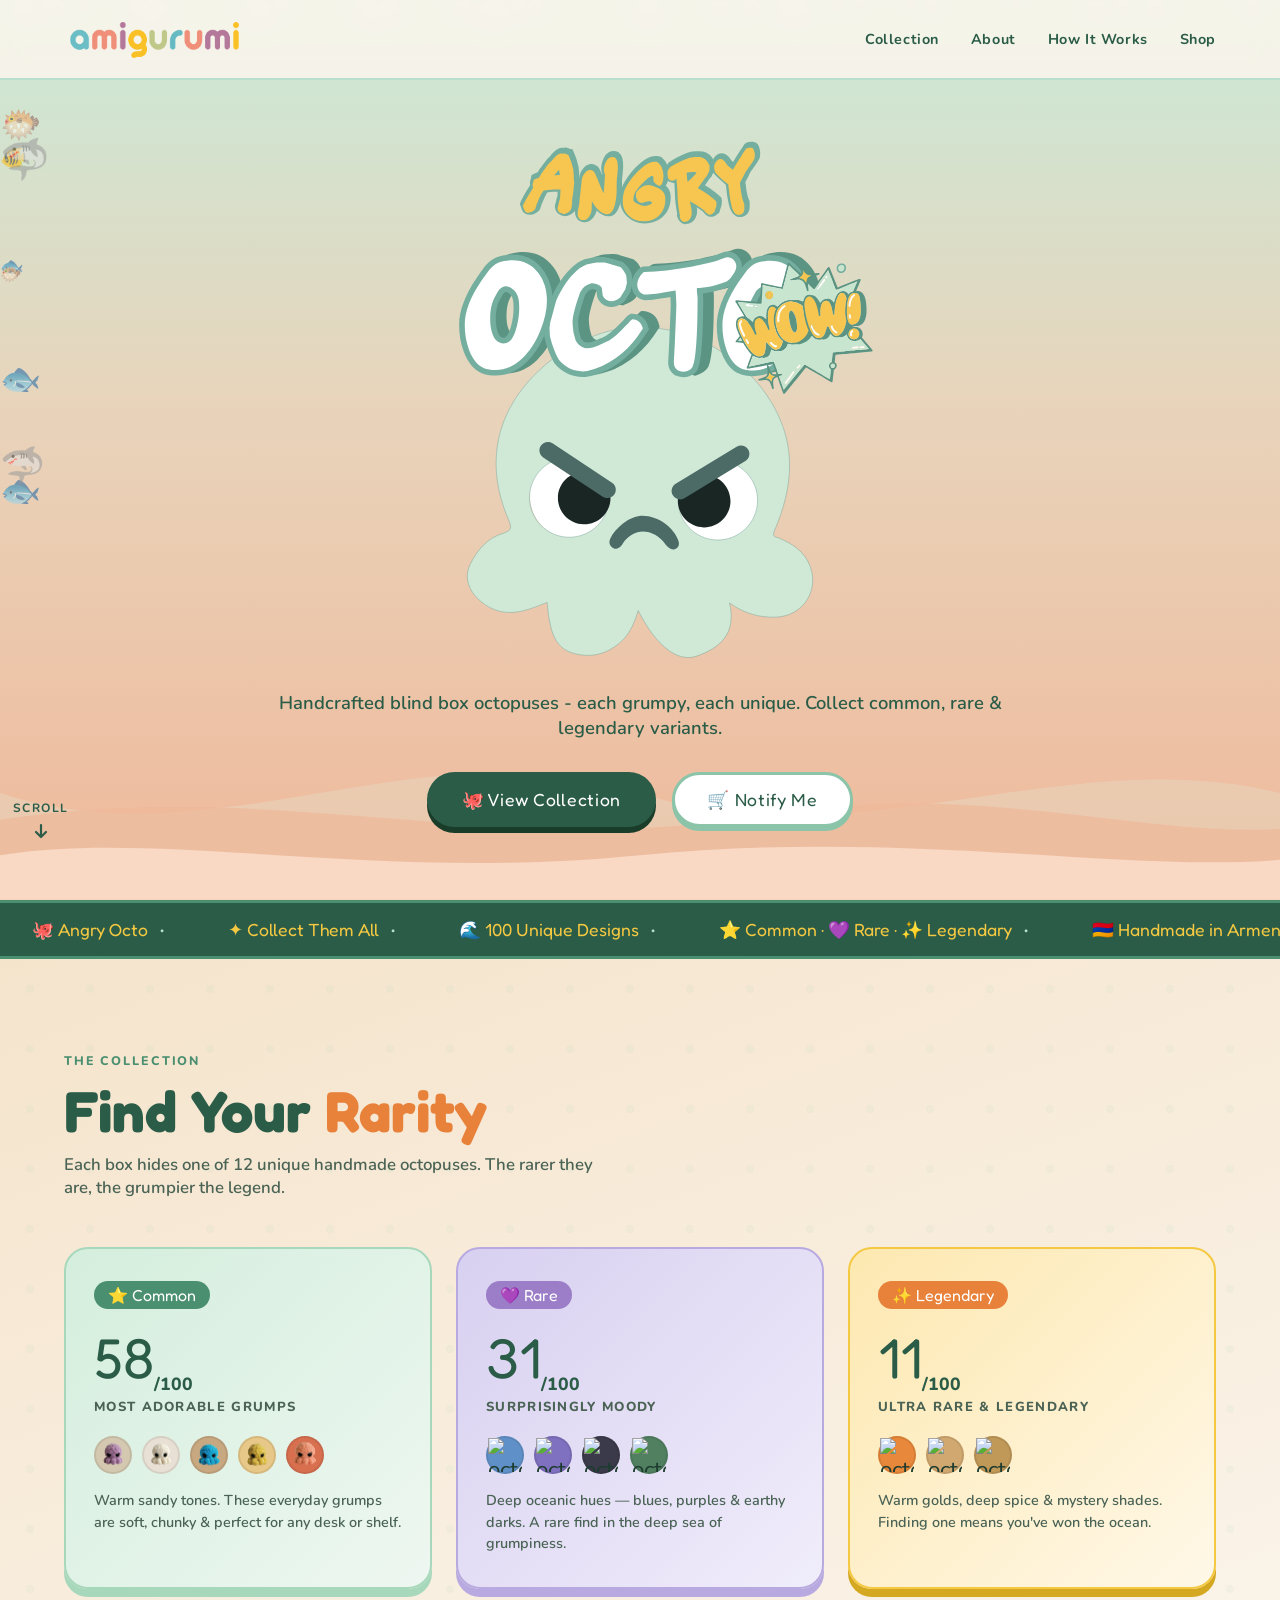
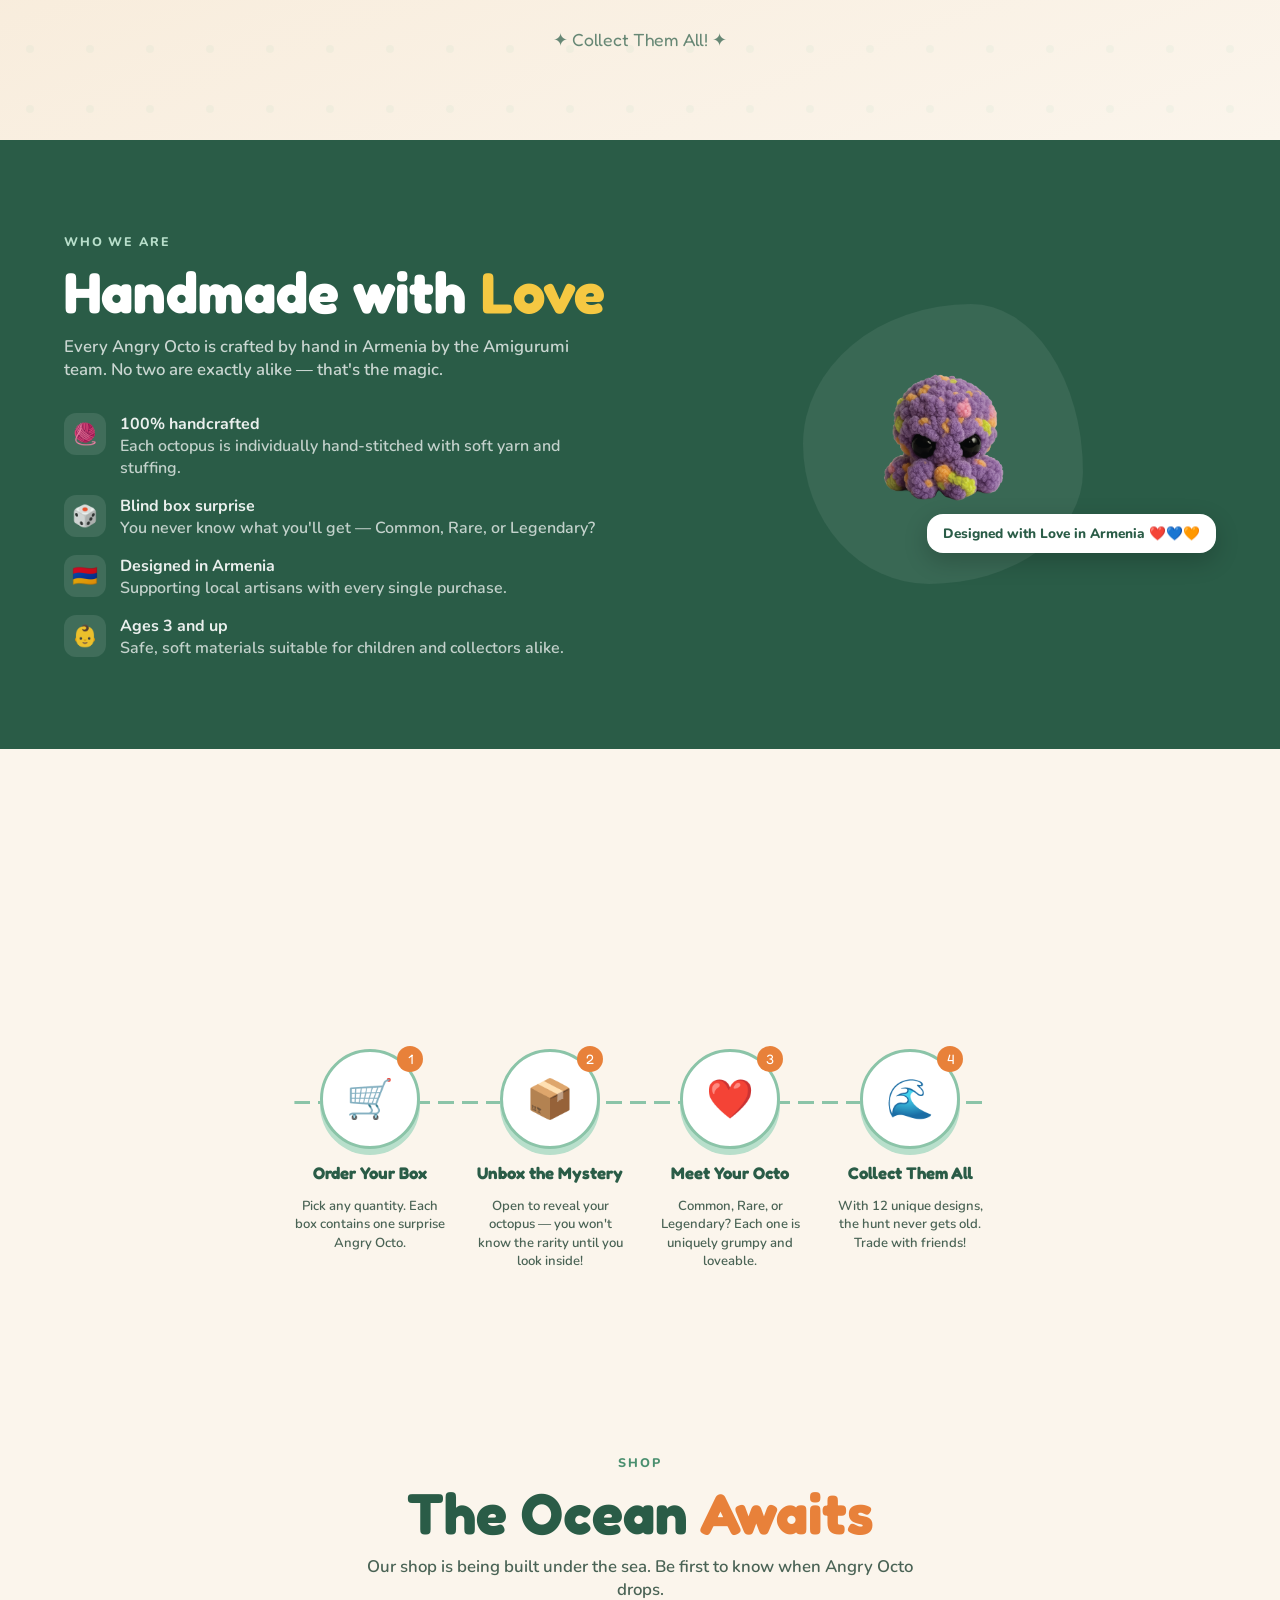
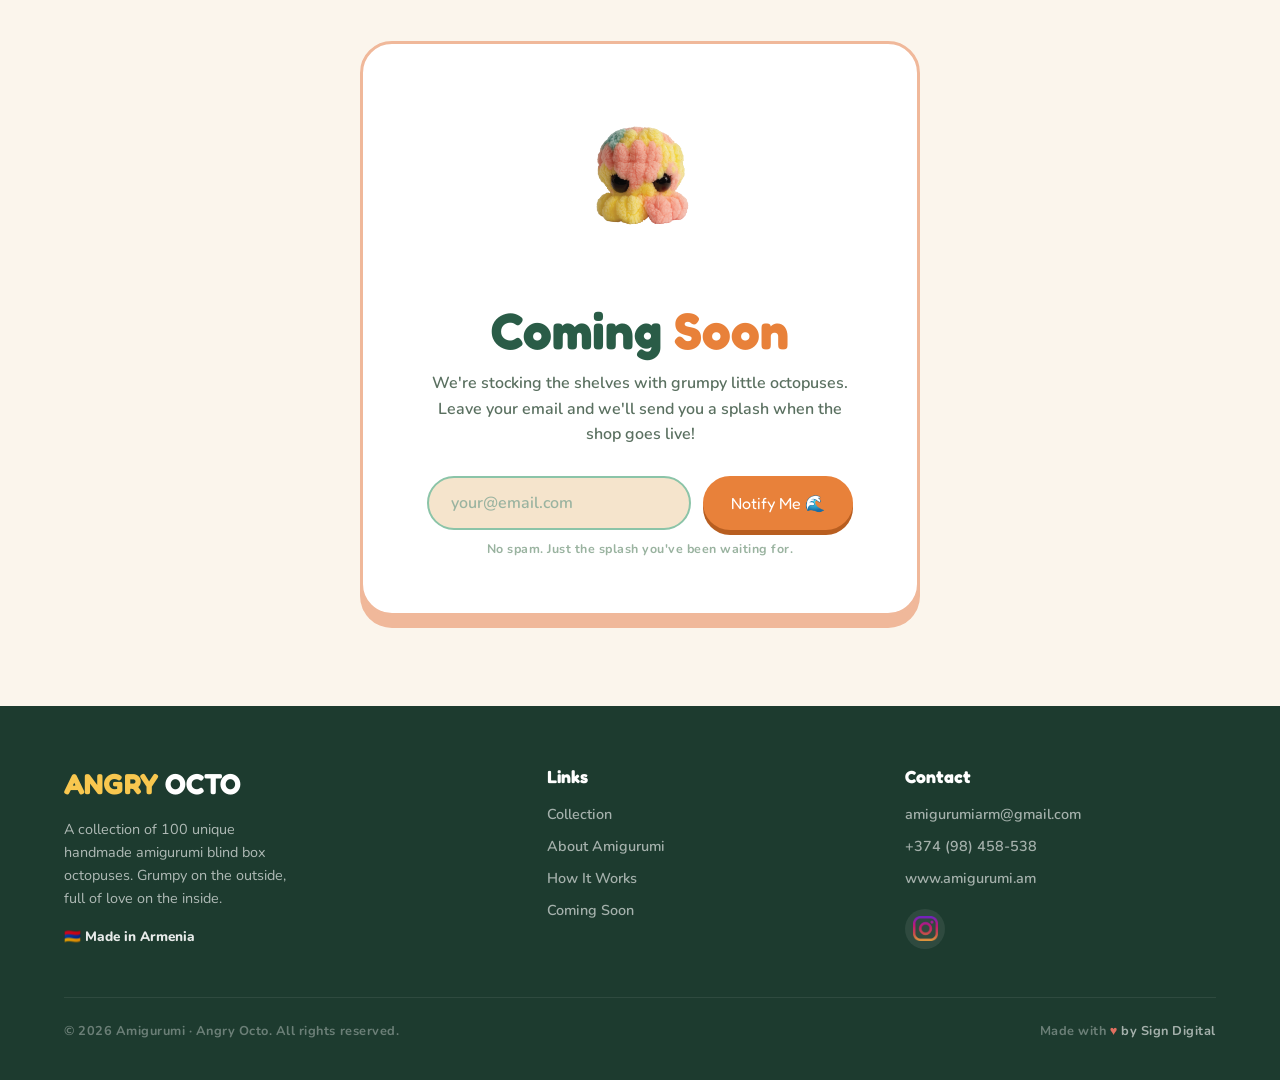
==== index.html @ fc0ef1bf "Initial commit" ====
<!DOCTYPE html>
<html lang="en">
<head>
  <meta charset="UTF-8">
  <meta name="viewport" content="width=device-width, initial-scale=1.0">
  <title>Angry Octo — by Amigurumi</title>
  <link rel="preconnect" href="https://fonts.googleapis.com">
  <link href="https://fonts.googleapis.com/css2?family=Fredoka+One&family=Nunito:wght@400;600;700;800&display=swap" rel="stylesheet">
  <link rel="stylesheet" href="styles.css">
</head>
<body>

  <!-- Custom cursor — octopus -->
  <!-- <div id="cursor">
    <img src="/assets/cursorOcto.png" alt="Octopus Cursor" class="cursor-img">
  </div> -->

  <!-- NAV -->
  <nav>
    <img src="/assets/logo.png" alt="Amigurumi Logo" class="nav-logo">
    <ul class="nav-links">
      <li><a href="#rarity">Collection</a></li>
      <li><a href="#about">About</a></li>
      <li><a href="#how">How It Works</a></li>
      <li><a href="#shop">Shop</a></li>
    </ul>
  </nav>

  <!-- HERO -->
  <section id="hero">

    <!-- Bubbles -->
    <div class="bubbles" id="bubbles"></div>

    <!-- Fish -->
    <div class="fish-group" id="fish"></div>

    <!-- Ocean waves at bottom -->
    <div class="ocean-layer">
      <svg viewBox="0 0 1440 200" preserveAspectRatio="none" xmlns="http://www.w3.org/2000/svg">
        <path d="M0,80 C240,160 480,0 720,80 C960,160 1200,20 1440,80 L1440,200 L0,200 Z" fill="#e8d4bb" opacity=".6"/>
        <path d="M0,110 C320,60 560,160 900,100 C1100,70 1300,130 1440,120 L1440,200 L0,200 Z" fill="#f0b89a" opacity=".7"/>
        <path d="M0,150 C180,120 420,180 720,150 C1020,120 1260,170 1440,155 L1440,200 L0,200 Z" fill="#fad9c4"/>
      </svg>
    </div>

    <div class="hero-content">
      <div class="title-images">
        <img src="/assets/Angry_Octo_Box_Angry.svg" alt="Angry" class="angry">
        <img src="/assets/Angry_Octo_Octo.svg" alt="angry octo" class="octo">
        <img src="/assets/Angry_Octo_Wow.svg" alt="angry octo" class="wow_badge">
      </div>
      <h1 class="hero-title">Angry Octo by Amigurumi Armenia</h1>

      <img src="/assets/Angry_Octo_Character.svg" alt="Angry Octo Collection" class="octo-hero">

      <p class="hero-desc">Handcrafted blind box octopuses - each grumpy, each unique. Collect common, rare &amp; legendary variants.</p>

      <div class="hero-cta">
        <a href="#rarity" class="btn btn-primary">🐙 View Collection</a>
        <a href="#shop" class="btn btn-secondary">🛒 Notify Me</a>
      </div>
    </div>

    <div class="scroll-hint">
      <span>Scroll</span>
      <svg class="scroll-arrow" width="18" height="18" viewBox="0 0 18 18" fill="none">
        <path d="M9 3v12M4 10l5 5 5-5" stroke="#2A5C47" stroke-width="2.2" stroke-linecap="round" stroke-linejoin="round"/>
      </svg>
    </div>

  </section>

  <!-- TICKER -->
  <div class="ticker-wrap">
    <div class="ticker-track" id="ticker"></div>
  </div>

  <!-- RARITY SECTION -->
  <section id="rarity">
    <div class="reveal">
      <span class="section-label">The Collection</span>
      <h2 class="section-title">Find Your <span>Rarity</span></h2>
      <p class="section-intro">Each box hides one of 12 unique handmade octopuses. The rarer they are, the grumpier the legend.</p>
    </div>

    <div class="rarity-grid">

      <!-- COMMON -->
      <div class="rarity-card common reveal reveal-delay-1">
        <div class="rarity-tier-badge">⭐ Common</div>
        <div class="rarity-count">58<sub>/100</sub></div>
        <div class="rarity-label">most adorable grumps</div>
        <div class="octo-dots">
          <div class="octo-dot" style="background:#d4c9b0"><img src="/assets/octos/Angry_Octo_Common_1.png" alt="octo" class="octo-img"></div>
          <div class="octo-dot" style="background:#e8e0d4"><img src="/assets/octos/Angry_Octo_Common_2.png" alt="octo" class="octo-img"></div>
          <div class="octo-dot" style="background:#c8a880"><img src="/assets/octos/Angry_Octo_Common_3.png" alt="octo" class="octo-img"></div>
          <div class="octo-dot" style="background:#e8c888"><img src="/assets/octos/Angry_Octo_Common_4.png" alt="octo" class="octo-img"></div>
          <div class="octo-dot" style="background:#d87050"><img src="/assets/octos/Angry_Octo_Common_5.png" alt="octo" class="octo-img"></div>
        </div>
        <p class="rarity-desc">Warm sandy tones. These everyday grumps are soft, chunky &amp; perfect for any desk or shelf.</p>
      </div>

      <!-- RARE -->
      <div class="rarity-card rare reveal reveal-delay-2">
        <div class="rarity-tier-badge">💜 Rare</div>
        <div class="rarity-count">31<sub>/100</sub></div>
        <div class="rarity-label">surprisingly moody</div>
        <div class="octo-dots">
          <div class="octo-dot" style="background:#6090c8"><img src="/assets/octos/Angry_Octo_Rare_1.png" alt="octo" class="octo-img"></div>
          <div class="octo-dot" style="background:#8070c0"><img src="/assets/octos/Angry_Octo_Rare_2.png" alt="octo" class="octo-img"></div>
          <div class="octo-dot" style="background:#3a3a4a"><img src="/assets/octos/Angry_Octo_Rare_3.png" alt="octo" class="octo-img"></div>
          <div class="octo-dot" style="background:#508060"><img src="/assets/octos/Angry_Octo_Rare_4.png" alt="octo" class="octo-img"></div>
        </div>
        <p class="rarity-desc">Deep oceanic hues — blues, purples &amp; earthy darks. A rare find in the deep sea of grumpiness.</p>
      </div>

      <!-- LEGENDARY -->
      <div class="rarity-card legendary reveal reveal-delay-3">
        <div class="rarity-tier-badge">✨ Legendary</div>
        <div class="rarity-count">11<sub>/100</sub></div>
        <div class="rarity-label">ultra rare &amp; legendary</div>
        <div class="octo-dots">
          <div class="octo-dot" style="background:#e8883a"><img src="/assets/octos/Angry_Octo_Legendary_1.png" alt="octo" class="octo-img"></div>
          <div class="octo-dot" style="background:#d0a870"><img src="/assets/octos/Angry_Octo_Legendary_2.png" alt="octo" class="octo-img"></div>
          <div class="octo-dot" style="background:#c09858"><img src="/assets/octos/Angry_Octo_Legendary_3.png" alt="octo" class="octo-img"></div>
        </div>
        <p class="rarity-desc">Warm golds, deep spice &amp; mystery shades. Finding one means you've won the ocean.</p>
      </div>

    </div>

    <p style="text-align:center; margin-top:40px; font-family:'Fredoka One',cursive; font-size:1.1rem; color:var(--teal-dark); opacity:.7;">
      ✦ Collect Them All! ✦
    </p>
  </section>

  <!-- ABOUT -->
  <section id="about">
    <div>
      <span class="section-label">Who We Are</span>
      <h2 class="section-title">Handmade with <span>Love</span></h2>
      <p class="section-intro">Every Angry Octo is crafted by hand in Armenia by the Amigurumi team. No two are exactly alike — that's the magic.</p>

      <ul class="features-list">
        <li>
          <div class="feat-icon">🧶</div>
          <div>
            <strong>100% handcrafted</strong><br>
            <span style="font-weight:600;opacity:.8;">Each octopus is individually hand-stitched with soft yarn and stuffing.</span>
          </div>
        </li>
        <li>
          <div class="feat-icon">🎲</div>
          <div>
            <strong>Blind box surprise</strong><br>
            <span style="font-weight:600;opacity:.8;">You never know what you'll get — Common, Rare, or Legendary?</span>
          </div>
        </li>
        <li>
          <div class="feat-icon">🇦🇲</div>
          <div>
            <strong>Designed in Armenia</strong><br>
            <span style="font-weight:600;opacity:.8;">Supporting local artisans with every single purchase.</span>
          </div>
        </li>
        <li>
          <div class="feat-icon">👶</div>
          <div>
            <strong>Ages 3 and up</strong><br>
            <span style="font-weight:600;opacity:.8;">Safe, soft materials suitable for children and collectors alike.</span>
          </div>
        </li>
      </ul>
    </div>

    <div class="about-visual">
      <div class="about-blob"></div>
        <img src="/assets/octos/Angry_Octo_rare_1.png" alt="About Amigurumi Octo" class="about-octo">
      <div class="armenia-badge">Designed with Love in Armenia ❤️💙🧡</div>
    </div>
  </section>

  <!-- HOW IT WORKS -->
  <section id="how">
    <div class="reveal">
      <span class="section-label">Getting Started</span>
      <h2 class="section-title">How Does a <span>Blind Box</span> Work?</h2>
      <p class="section-intro">The thrill is in the mystery. Here's what happens when you order an Angry Octo.</p>
    </div>

    <div class="steps-row">
      <div class="step reveal reveal-delay-1">
        <div class="step-circle">
          🛒
          <div class="step-num">1</div>
        </div>
        <h4>Order Your Box</h4>
        <p>Pick any quantity. Each box contains one surprise Angry Octo.</p>
      </div>
      <div class="step reveal reveal-delay-2">
        <div class="step-circle">
          📦
          <div class="step-num">2</div>
        </div>
        <h4>Unbox the Mystery</h4>
        <p>Open to reveal your octopus — you won't know the rarity until you look inside!</p>
      </div>
      <div class="step reveal reveal-delay-3">
        <div class="step-circle">
          ❤️
          <div class="step-num">3</div>
        </div>
        <h4>Meet Your Octo</h4>
        <p>Common, Rare, or Legendary? Each one is uniquely grumpy and loveable.</p>
      </div>
      <div class="step reveal" style="transition-delay:.4s">
        <div class="step-circle">
          🌊
          <div class="step-num">4</div>
        </div>
        <h4>Collect Them All</h4>
        <p>With 12 unique designs, the hunt never gets old. Trade with friends!</p>
      </div>
    </div>
  </section>

  <!-- COMING SOON SHOP -->
  <section id="shop">
    <div class="reveal">
      <span class="section-label">Shop</span>
      <h2 class="section-title">The Ocean <span>Awaits</span></h2>
      <p class="section-intro">Our shop is being built under the sea. Be first to know when Angry Octo drops.</p>
    </div>

    <div class="coming-soon-card reveal">
      <span class="cs-emoji"><img src="/assets/octos/Angry_Octo_legendary_2.png" alt="angry octo" class="cs-icon"></span>
      <h3 class="cs-title">Coming <span>Soon</span></h3>
      <p class="cs-text">
        We're stocking the shelves with grumpy little octopuses.<br>
        Leave your email and we'll send you a splash when the shop goes live!
      </p>
      <div class="notify-form">
        <input type="email" class="notify-input" placeholder="your@email.com" id="emailInput"/>
        <button class="btn-notify" onclick="handleNotify()">Notify Me 🌊</button>
      </div>
      <p class="notify-note" id="notifyMsg">No spam. Just the splash you've been waiting for.</p>
    </div>
  </section>

  <!-- FOOTER -->
  <footer>
    <div class="footer-inner">
      <div class="footer-brand">
        <span class="nav-logo">angry <span style="color:white">octo</span></span>
        <p>A collection of 100 unique handmade amigurumi blind box octopuses. Grumpy on the outside, full of love on the inside.</p>
        <p class="armenia">🇦🇲 Made in Armenia</p>
      </div>
      <div>
        <h5>Links</h5>
        <ul>
          <li><a href="#rarity">Collection</a></li>
          <li><a href="#about">About Amigurumi</a></li>
          <li><a href="#how">How It Works</a></li>
          <li><a href="#shop">Coming Soon</a></li>
        </ul>
      </div>
      <div>
        <h5>Contact</h5>
        <ul>
          <li><a href="mailto:amigurumiarm@gmail.com">amigurumiarm@gmail.com</a></li>
          <li><a href="tel:+37498458538">+374 (98) 458-538</a></li>
          <li><a href="https://www.amigurumi.am" target="_blank">www.amigurumi.am</a></li>
        </ul>
        <div class="social-row" style="margin-top:20px">
          <a href="https://instagram.com/amigurumi.arm" target="_blank" class="social-btn" title="Instagram"><img src="/assets/instagram.png" alt="Instagram" class="social-icon"></a>
        </div>
      </div>
    </div>
    <div class="footer-bottom">
      <span>© 2026 Amigurumi · Angry Octo. All rights reserved.</span>
      <span>Made with <span class="heart">♥</span> <a href="https://sign-digital.com/" target="_blank" class="footer-link">by Sign Digital</a></span>
    </div>
  </footer>

  <script src="script.js"></script>
  </body>
</html>
---- styles.css ----
:root {
    --mint:       #8BC4A8;
    --mint-light: #B8DFCb;
    --mint-deep:  #4A8F6F;
    --peach:      #F0B89A;
    --peach-light:#FAD9C4;
    --sand:       #F5E4CC;
    --cream:      #FBF5EC;
    --orange:     #E8813A;
    --orange-warm:#F5C842;
    --teal-dark:  #2A5C47;
    --coral:      #E07060;
    --purple:     #9B7DC8;
    --ink:        #1D3B2F;
    --white:      #FFFFFF;
  }

  *, *::before, *::after { box-sizing: border-box; margin: 0; padding: 0; }

  html { scroll-behavior: smooth; }

  body {
    font-family: 'Nunito', sans-serif;
    background: var(--cream);
    color: var(--ink);
    overflow-x: hidden;
  }

  /* ── CURSOR ── */
  /* body { cursor: none; }
  #cursor {
    position: fixed;
    width: 54px; height: 60px;
    pointer-events: none; z-index: 9999;
    transform: translate(-14px, -12px);
    transition: transform .13s cubic-bezier(.34,1.56,.64,1);
    filter: drop-shadow(0 3px 6px rgba(0,0,0,.22));
  }
  #cursor.hovering {
    transform: translate(-14px, -12px) scale(1.35) rotate(-8deg);
  }

  .cursor-img {
    width: 100%; height: 100%;
    display: block;
  } */

  /* ── NAV ── */
  nav {
    position: fixed; top: 0; left: 0; right: 0; z-index: 100;
    display: flex; align-items: center; justify-content: space-between;
    padding: 18px 5vw;
    background: rgba(251,245,236,.88);
    backdrop-filter: blur(12px);
    border-bottom: 2px solid var(--mint-light);
  }
  .nav-logo {
    height: 42px;
    color: #f8c74f;
    text-transform: uppercase;
    font-family: 'Fredoka One', cursive;
    font-weight: 700;
  }
  .nav-links { display: flex; gap: 32px; list-style: none; }
  .nav-links a {
    font-weight: 700; font-size: .9rem; color: var(--teal-dark);
    text-decoration: none; letter-spacing: .04em;
    transition: color .2s;
    cursor: none;
  }
  .nav-links a:hover { color: var(--orange); }

  /* ── HERO ── */
  #hero {
    min-height: 100vh;
    display: flex; flex-direction: column; align-items: center; justify-content: center;
    position: relative; overflow: hidden;
    padding: 120px 5vw 60px;
    background: linear-gradient(180deg, #c9ead8 0%, #e8d4bb 45%, #f0b89a 100%);
  }

  /* Ocean layers */
  .ocean-layer {
    position: absolute; bottom: 0; left: 0; right: 0;
    pointer-events: none;
  }
  .ocean-layer svg { display: block; width: 100%; }

  /* Floating bubbles */
  .bubbles { position: absolute; inset: 0; pointer-events: none; }
  .bubble {
    position: absolute; border-radius: 50%;
    background: rgba(255,255,255,.35);
    border: 1.5px solid rgba(255,255,255,.5);
    animation: floatUp linear infinite;
  }
  @keyframes floatUp {
    0%   { transform: translateY(100vh) scale(1); opacity: 0; }
    10%  { opacity: .8; }
    90%  { opacity: .5; }
    100% { transform: translateY(-20vh) scale(.7) translateX(20px); opacity: 0; }
  }

  /* Fish */
  .fish-group { position: absolute; inset: 0; pointer-events: none; }
  .fish {
    position: absolute;
    animation: swimAcross linear infinite;
    opacity: .55;
  }
  @keyframes swimAcross {
    from {
      transform: translateX(calc(100vw + 120px));
    }
    to {
      transform: translateX(-120px);
    }
  }

  /* Hero content */
  .hero-content {
    text-align: center;
  }

  .title-images {
    width: fit-content;
    position: relative; 
    z-index: 5;
    display: flex; 
    flex-direction: column; 
    align-items: center;
    text-align: center;
    margin: 0 auto 16px;
  }

  .angry {
    height: 100px;
  }

  .octo {
    height: 160px;
  }

  .hero-title {
    display: none;
  }

  .wow_badge {
    position: absolute; 
    bottom: -10px; 
    right: -50px;
    width: 150px; 
    height: 150px;
    transform: rotate(-2deg);
    animation: popIn .8s cubic-bezier(.34,1.56,.64,1) both;
    animation-delay: .35s;
  }

  /* Octo SVG character */
  .octo-hero {
    width: clamp(180px, 30vw, 500px);
    animation: popIn .9s cubic-bezier(.34,1.56,.64,1) both, bobbing 3s ease-in-out infinite;
    animation-delay: .45s, 1.4s;
    position: relative; z-index: 4;
    margin-top: -100px;
  }
  @keyframes bobbing {
    0%,100% { transform: translateY(0) rotate(-1deg); }
    50%      { transform: translateY(-14px) rotate(1deg); }
  }

  .hero-desc {
    font-size: clamp(.95rem, 2vw, 1.15rem); 
    font-weight: 600;
    color: var(--teal-dark); 
    max-width: 740px;
    margin: 8px 0 32px;
    animation: popIn .9s cubic-bezier(.34,1.56,.64,1) both;
    animation-delay: .55s;
  }

  .hero-cta {
    display: flex; gap: 16px; flex-wrap: wrap; justify-content: center;
    animation: popIn 1s cubic-bezier(.34,1.56,.64,1) both;
    animation-delay: .7s;
  }
  .btn {
    display: inline-flex; align-items: center; gap: 8px;
    padding: 14px 32px; border-radius: 999px;
    font-family: 'Fredoka One', cursive; font-size: 1.1rem;
    letter-spacing: .04em; text-decoration: none;
    border: 3px solid transparent; cursor: none;
    transition: transform .2s, box-shadow .2s;
  }
  .btn:hover { transform: translateY(-3px) scale(1.04); }
  .btn-primary {
    background: var(--teal-dark); color: var(--white);
    box-shadow: 0 6px 0 #1a3d2a;
  }
  .btn-primary:hover { box-shadow: 0 9px 0 #1a3d2a; }
  .btn-secondary {
    background: var(--white); color: var(--teal-dark);
    border-color: var(--mint);
    box-shadow: 0 4px 0 var(--mint);
  }
  .btn-secondary:hover { box-shadow: 0 7px 0 var(--mint); }

  /* Scroll indicator */
  .scroll-hint {
    position: absolute; bottom: 60px; left: 1%; transform: translateX(-50%);
    display: flex; flex-direction: column; align-items: center; gap: 6px;
    font-size: .75rem; font-weight: 700; letter-spacing: .12em; text-transform: uppercase;
    color: var(--teal-dark); opacity: .7;
    animation: popIn 1s ease both; animation-delay: 1.2s;
  }
  .scroll-arrow { animation: bounceY 1.4s ease-in-out infinite; }
  @keyframes bounceY {
    0%,100% { transform: translateY(0); }
    50%      { transform: translateY(8px); }
  }

  @keyframes popIn {
    from { opacity: 0; transform: scale(.8) translateY(20px); }
    to   { opacity: 1; transform: scale(1) translateY(0); }
  }

  /* ── SECTION COMMON ── */
  section { padding: 90px 5vw; }
  .section-label {
    display: inline-block;
    font-size: .78rem; font-weight: 800; letter-spacing: .15em; text-transform: uppercase;
    color: var(--mint-deep); margin-bottom: 12px;
  }
  .section-title {
    font-family: 'Fredoka One', cursive;
    font-size: clamp(2.2rem, 5vw, 3.6rem);
    color: var(--teal-dark); line-height: 1.05;
  }
  .section-title span { color: var(--orange); }
  .section-intro {
    font-size: 1.05rem; font-weight: 600; color: #4a6355;
    max-width: 560px; margin-top: 12px;
  }

  /* ── RARITY SECTION ── */
  #rarity {
    background: linear-gradient(160deg, var(--sand) 0%, var(--cream) 100%);
    position: relative; overflow: hidden;
  }
  #rarity::before {
    content: '';
    position: absolute; inset: 0;
    background: url("data:image/svg+xml,%3Csvg width='60' height='60' viewBox='0 0 60 60' xmlns='http://www.w3.org/2000/svg'%3E%3Cg fill='none' fill-rule='evenodd'%3E%3Cg fill='%238BC4A8' fill-opacity='0.08'%3E%3Ccircle cx='30' cy='30' r='4'/%3E%3C/g%3E%3C/g%3E%3C/svg%3E");
    pointer-events: none;
  }

  .rarity-grid {
    display: grid;
    grid-template-columns: repeat(auto-fit, minmax(260px, 1fr));
    gap: 24px; margin-top: 48px;
  }

  .rarity-card {
    border-radius: 24px; padding: 32px 28px;
    position: relative; overflow: hidden;
    transition: transform .3s cubic-bezier(.34,1.56,.64,1), box-shadow .3s;
    cursor: none;
  }
  .rarity-card:hover { transform: translateY(-8px) rotate(.5deg); }

  .rarity-card.common {
    background: linear-gradient(135deg, #d4eedd 0%, #eef7f1 100%);
    border: 2.5px solid #a8d8bc;
    box-shadow: 0 8px 0 #a8d8bc;
  }
  .rarity-card.common:hover { box-shadow: 0 14px 0 #a8d8bc; }

  .rarity-card.rare {
    background: linear-gradient(135deg, #d8d0f0 0%, #f0edfb 100%);
    border: 2.5px solid #b8aae0;
    box-shadow: 0 8px 0 #b8aae0;
  }
  .rarity-card.rare:hover { box-shadow: 0 14px 0 #b8aae0; }

  .rarity-card.legendary {
    background: linear-gradient(135deg, #fde8b0 0%, #fff8e8 100%);
    border: 2.5px solid #f5c842;
    box-shadow: 0 8px 0 #d4a820;
  }
  .rarity-card.legendary:hover { box-shadow: 0 14px 0 #d4a820; }

  .rarity-tier-badge {
    display: inline-flex; align-items: center; gap: 6px;
    font-family: 'Fredoka One', cursive; font-size: 1rem;
    border-radius: 999px; padding: 4px 14px;
    margin-bottom: 20px;
  }
  .common  .rarity-tier-badge { background: var(--mint-deep); color: #fff; }
  .rare    .rarity-tier-badge { background: var(--purple);    color: #fff; }
  .legendary .rarity-tier-badge { background: var(--orange);  color: #fff; }

  .rarity-count {
    font-family: 'Fredoka One', cursive;
    font-size: 3.5rem; line-height: 1;
    color: var(--teal-dark);
  }
  .rarity-count sub { font-size: 1.1rem; font-family: 'Nunito'; font-weight: 800; }

  .rarity-label {
    font-size: .82rem; font-weight: 800; letter-spacing: .1em; text-transform: uppercase;
    color: #4a6355; margin: 4px 0 20px;
  }

  /* Octo dots */
  .octo-dots { display: flex; flex-wrap: wrap; gap: 10px; }
  .octo-dot {
    width: 38px; height: 38px; border-radius: 50%;
    display: flex; align-items: center; justify-content: center;
    font-size: 1.4rem;
    border: 2px solid rgba(0,0,0,.08);
    transition: transform .2s;
    position: relative;
  }
  .octo-dot:hover { transform: scale(2) rotate(-5deg); z-index: 10; }
  .octo-img {
    width: 100%; height: 100%; object-fit: contain;
  }

  .rarity-desc {
    margin-top: 16px; font-size: .9rem; font-weight: 600;
    color: #4a6355; line-height: 1.5;
  }

  /* ── ABOUT SECTION ── */
  #about {
    background: var(--teal-dark);
    color: var(--white);
    display: grid;
    grid-template-columns: 1fr 1fr;
    gap: 60px; align-items: center;
  }
  @media (max-width: 768px) {
    #about { grid-template-columns: 1fr; }
  }
  #about .section-label { color: var(--mint-light); }
  #about .section-title { color: var(--white); }
  #about .section-title span { color: var(--orange-warm); }
  #about .section-intro { color: rgba(255,255,255,.75); max-width: 100%; }

  .features-list { list-style: none; margin-top: 32px; display: flex; flex-direction: column; gap: 16px; }
  .features-list li {
    display: flex; align-items: flex-start; gap: 14px;
    font-size: 1rem; font-weight: 700; color: rgba(255,255,255,.9);
  }
  .feat-icon {
    width: 42px; height: 42px; border-radius: 12px; flex-shrink: 0;
    background: rgba(255,255,255,.1);
    display: flex; align-items: center; justify-content: center;
    font-size: 1.3rem;
  }

  .about-visual {
    position: relative; display: flex; justify-content: center; align-items: center;
  }
  .about-blob {
    width: 280px; height: 280px; border-radius: 60% 40% 55% 45% / 50% 60% 40% 50%;
    background: rgba(255,255,255,.07);
    position: absolute;
    animation: morphBlob 6s ease-in-out infinite;
  }
  @keyframes morphBlob {
    0%,100% { border-radius: 60% 40% 55% 45% / 50% 60% 40% 50%; }
    50%      { border-radius: 40% 60% 45% 55% / 60% 40% 60% 40%; }
  }
  .about-octo { width: 200px; position: relative; z-index: 2; animation: bobbing 3.5s ease-in-out infinite; }
  .armenia-badge {
    position: absolute; bottom: -10px; right: 0;
    background: var(--white); color: var(--teal-dark);
    border-radius: 16px; padding: 10px 16px;
    font-size: .85rem; font-weight: 800;
    display: flex; align-items: center; gap: 8px;
    box-shadow: 0 8px 24px rgba(0,0,0,.2);
    white-space: nowrap;
  }

  /* ── HOW IT WORKS ── */
  #how {
    background: var(--cream);
    text-align: center;
  }
  #how .section-title, #how .section-label { text-align: center; }
  #how .section-intro { margin: 12px auto 0; text-align: center; }

  .steps-row {
    display: flex; flex-wrap: wrap; justify-content: center;
    gap: 0; margin-top: 60px;
    position: relative;
  }
  .steps-row::before {
    content: '';
    position: absolute; top: 52px; left: 50%; transform: translateX(-50%);
    width: 60%; height: 3px;
    background: repeating-linear-gradient(90deg, var(--mint) 0, var(--mint) 16px, transparent 16px, transparent 24px);
  }
  @media (max-width: 768px) { .steps-row::before { display: none; } }

  .step {
    width: 180px; display: flex; flex-direction: column; align-items: center;
    padding: 0 12px; gap: 14px;
  }
  .step-circle {
    width: 100px; height: 100px; border-radius: 50%;
    background: var(--white);
    border: 3px solid var(--mint);
    display: flex; align-items: center; justify-content: center;
    font-size: 2.4rem;
    box-shadow: 0 6px 0 var(--mint-light);
    transition: transform .3s cubic-bezier(.34,1.56,.64,1);
    position: relative; z-index: 1;
  }
  .step:hover .step-circle { transform: scale(1.15) rotate(-6deg); }
  .step-num {
    position: absolute; top: -6px; right: -6px;
    width: 26px; height: 26px; border-radius: 50%;
    background: var(--orange); color: white;
    font-family: 'Fredoka One', cursive; font-size: .85rem;
    display: flex; align-items: center; justify-content: center;
  }
  .step h4 {
    font-family: 'Fredoka One', cursive; font-size: 1.05rem;
    color: var(--teal-dark); text-align: center;
  }
  .step p { font-size: .82rem; font-weight: 600; color: #4a6355; text-align: center; line-height: 1.4; }

  /* ── COLLECT TICKER ── */
  .ticker-wrap {
    background: var(--teal-dark);
    padding: 16px 0; overflow: hidden;
    border-top: 3px solid var(--mint-deep);
    border-bottom: 3px solid var(--mint-deep);
  }
  .ticker-track {
    display: flex; gap: 0;
    animation: ticker 18s linear infinite;
    width: max-content;
  }
  .ticker-item {
    padding: 0 32px;
    font-family: 'Fredoka One', cursive;
    font-size: 1.1rem; color: var(--orange-warm);
    white-space: nowrap;
    display: flex; align-items: center; gap: 12px;
  }
  .ticker-item::after { content: '•'; color: var(--mint-light); }
  @keyframes ticker {
    from { transform: translateX(0); }
    to   { transform: translateX(-50%); }
  }

  /* ── COMING SOON ── */
  #shop {
    background: url("/assets/Angry_Octo_Background.svg") center/cover no-repeat;
    text-align: center; position: relative; overflow: hidden;
  }
  #shop .section-intro { margin: 12px auto 0; text-align: center; }

  .coming-soon-card {
    display: inline-block;
    background: var(--white);
    border-radius: 32px; padding: 56px 64px;
    border: 3px solid var(--peach);
    box-shadow: 0 12px 0 var(--peach);
    max-width: 560px; width: 100%;
    position: relative; z-index: 2;
    margin-top: 40px;
  }
  .cs-emoji { font-size: 4rem; display: block; margin-bottom: 16px; animation: bobbing 2s ease-in-out infinite; }
  .cs-icon {
    width: 160px; height: 160px;
  }
  .cs-title {
    font-family: 'Fredoka One', cursive;
    font-size: clamp(2rem, 5vw, 3.2rem);
    color: var(--teal-dark); margin-bottom: 10px;
  }
  .cs-title span { color: var(--orange); }
  .cs-text { font-size: 1rem; font-weight: 600; color: #5a7060; line-height: 1.6; }

  .notify-form {
    display: flex; gap: 12px; margin-top: 28px;
    flex-wrap: wrap; justify-content: center;
  }
  .notify-input {
    flex: 1; min-width: 200px;
    padding: 14px 22px; border-radius: 999px;
    border: 2.5px solid var(--mint);
    font-family: 'Nunito', sans-serif; font-size: 1rem; font-weight: 600;
    background: var(--sand); outline: none; cursor: none;
    transition: border-color .2s;
  }
  .notify-input:focus { border-color: var(--teal-dark); }
  .notify-input::placeholder { color: #9ab3a0; }
  .btn-notify {
    padding: 14px 28px; border-radius: 999px;
    background: var(--orange); color: var(--white);
    font-family: 'Fredoka One', cursive; font-size: 1rem;
    border: none; cursor: none;
    box-shadow: 0 5px 0 #b85e20;
    transition: transform .2s, box-shadow .2s;
  }
  .btn-notify:hover { transform: translateY(-3px); box-shadow: 0 8px 0 #b85e20; }
  .notify-note { font-size: .78rem; font-weight: 700; color: #9ab3a0; margin-top: 10px; letter-spacing: .04em; }

  /* ── FOOTER ── */
  footer {
    background: var(--ink);
    color: rgba(255,255,255,.65);
    padding: 60px 5vw 40px;
  }
  .footer-inner {
    display: grid;
    grid-template-columns: 1.4fr 1fr 1fr;
    gap: 48px;
  }
  @media (max-width: 700px) { .footer-inner { grid-template-columns: 1fr; } }

  .footer-brand .nav-logo { font-size: 1.8rem; display: block; margin-bottom: 10px; }
  .footer-brand p { font-size: .9rem; line-height: 1.6; max-width: 240px; }
  .footer-brand .armenia { margin-top: 16px; font-weight: 800; color: rgba(255,255,255,.9); font-size: .85rem; }

  footer h5 {
    font-family: 'Fredoka One', cursive; font-size: 1.1rem;
    color: var(--white); margin-bottom: 16px;
  }
  footer ul { list-style: none; display: flex; flex-direction: column; gap: 10px; }
  footer ul a { color: rgba(255,255,255,.6); text-decoration: none; font-size: .9rem; font-weight: 600; transition: color .2s; cursor: none; }
  footer ul a:hover { color: var(--mint-light); }

  .social-row { display: flex; gap: 12px; margin-top: 8px; }
  .social-btn {
    width: 40px; height: 40px; border-radius: 50%;
    background: rgba(255,255,255,.08); display: flex; align-items: center; justify-content: center;
    font-size: 1.1rem; text-decoration: none; cursor: none;
    transition: background .2s, transform .2s;
  }
  .social-btn:hover { background: var(--mint-deep); transform: scale(1.15); }

  .footer-bottom {
    margin-top: 48px; padding-top: 24px;
    border-top: 1px solid rgba(255,255,255,.08);
    display: flex; justify-content: space-between; align-items: center;
    flex-wrap: wrap; gap: 12px;
    font-size: .8rem; font-weight: 700; letter-spacing: .04em;
  }
  .footer-bottom span { color: rgba(255,255,255,.35); }
  .footer-bottom .heart { color: var(--coral); }
  .footer-link { color: rgba(255,255,255,.6); text-decoration: none; transition: color .2s; }
  .footer-link:hover { color: var(--mint-light); }
  .social-icon {
    width: 25px; height: 25px;
  }

  /* ── SCROLL REVEAL ── */
  .reveal {
    opacity: 0; transform: translateY(40px);
    transition: opacity .7s ease, transform .7s cubic-bezier(.34,1.3,.64,1);
  }
  .reveal.visible { opacity: 1; transform: translateY(0); }
  .reveal-delay-1 { transition-delay: .1s; }
  .reveal-delay-2 { transition-delay: .2s; }
  .reveal-delay-3 { transition-delay: .3s; }

  /* ── AGE BADGE ── */
  .age-badge {
    display: inline-flex; align-items: center; justify-content: center;
    width: 42px; height: 42px; border-radius: 50%;
    background: var(--orange); color: white;
    font-family: 'Fredoka One', cursive; font-size: .9rem;
    border: 3px solid white;
    position: absolute; top: 16px; right: 16px;
    box-shadow: 0 3px 8px rgba(0,0,0,.2);
  }

  /* responsive */
  @media (max-width: 600px) {
    .steps-row { flex-direction: column; align-items: center; }
    .coming-soon-card { padding: 36px 28px; }
    nav { padding: 14px 4vw; }
    .nav-links { gap: 20px; }
  }
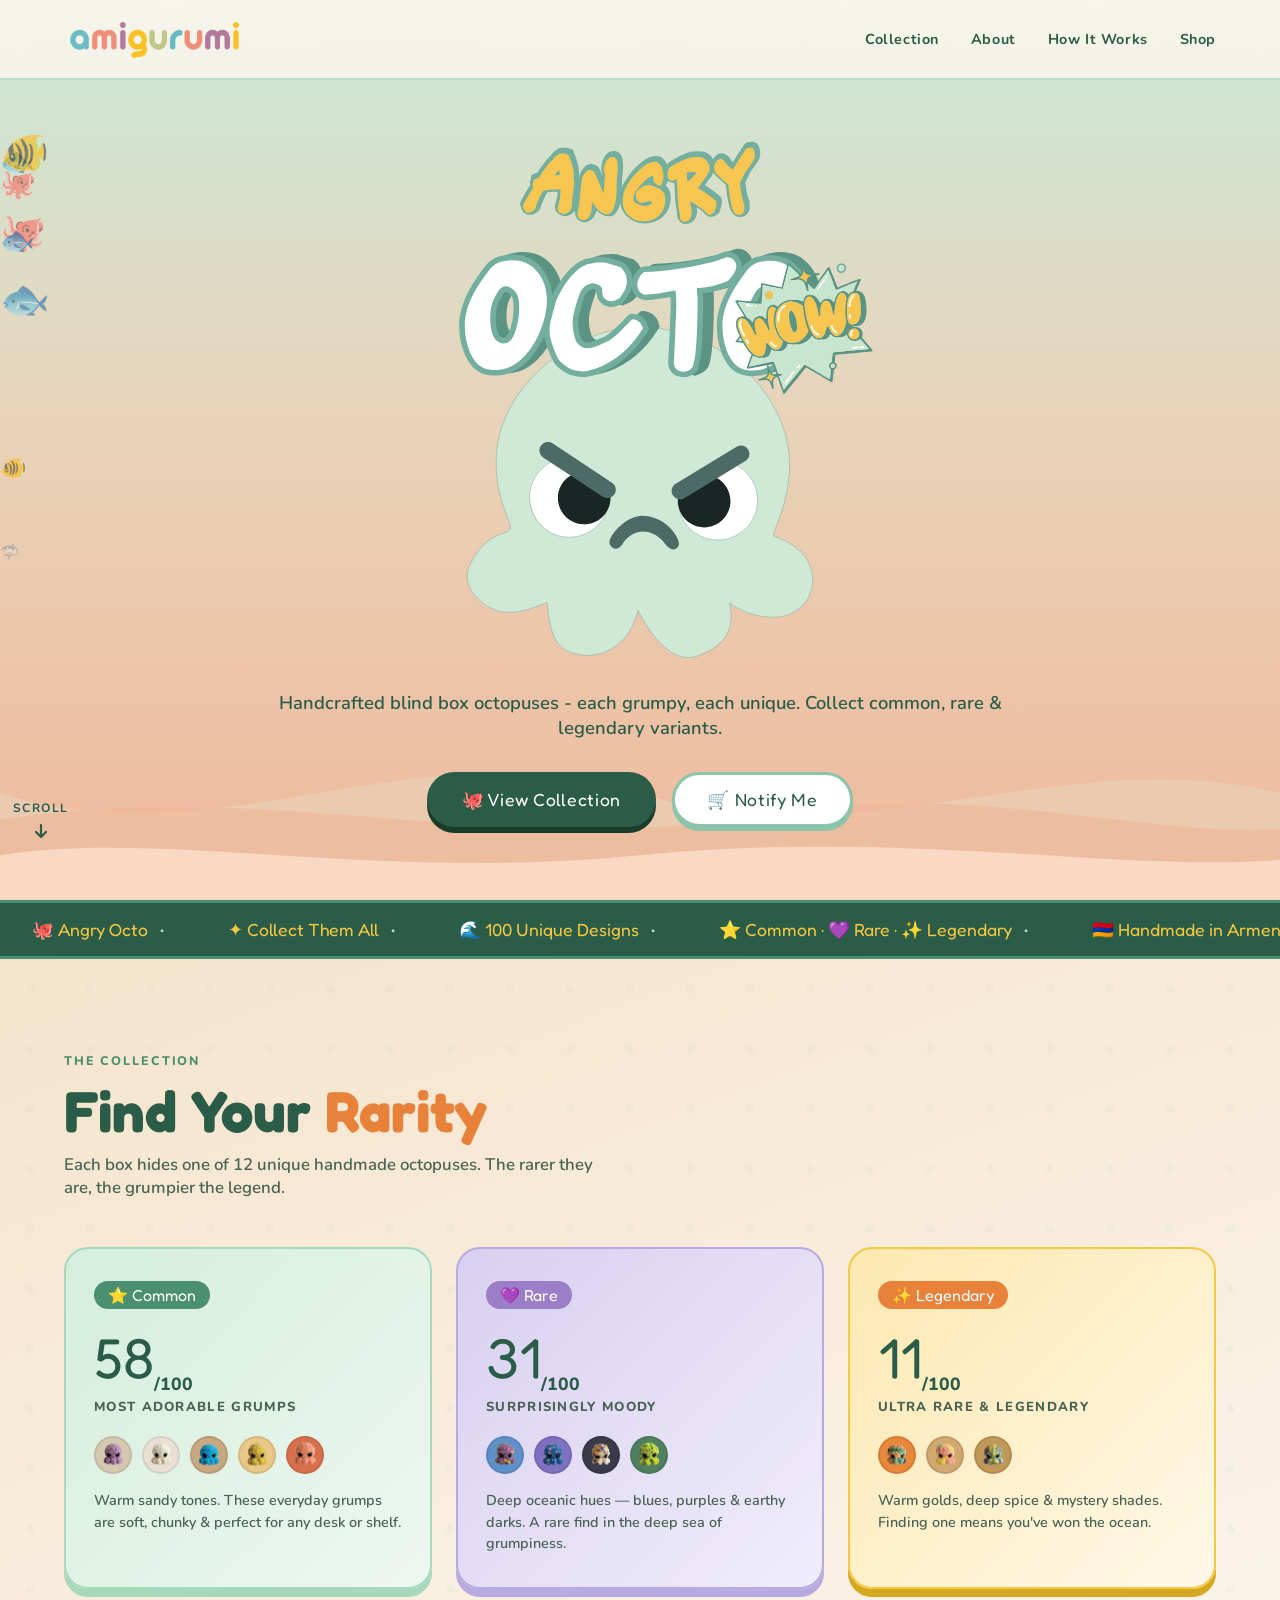
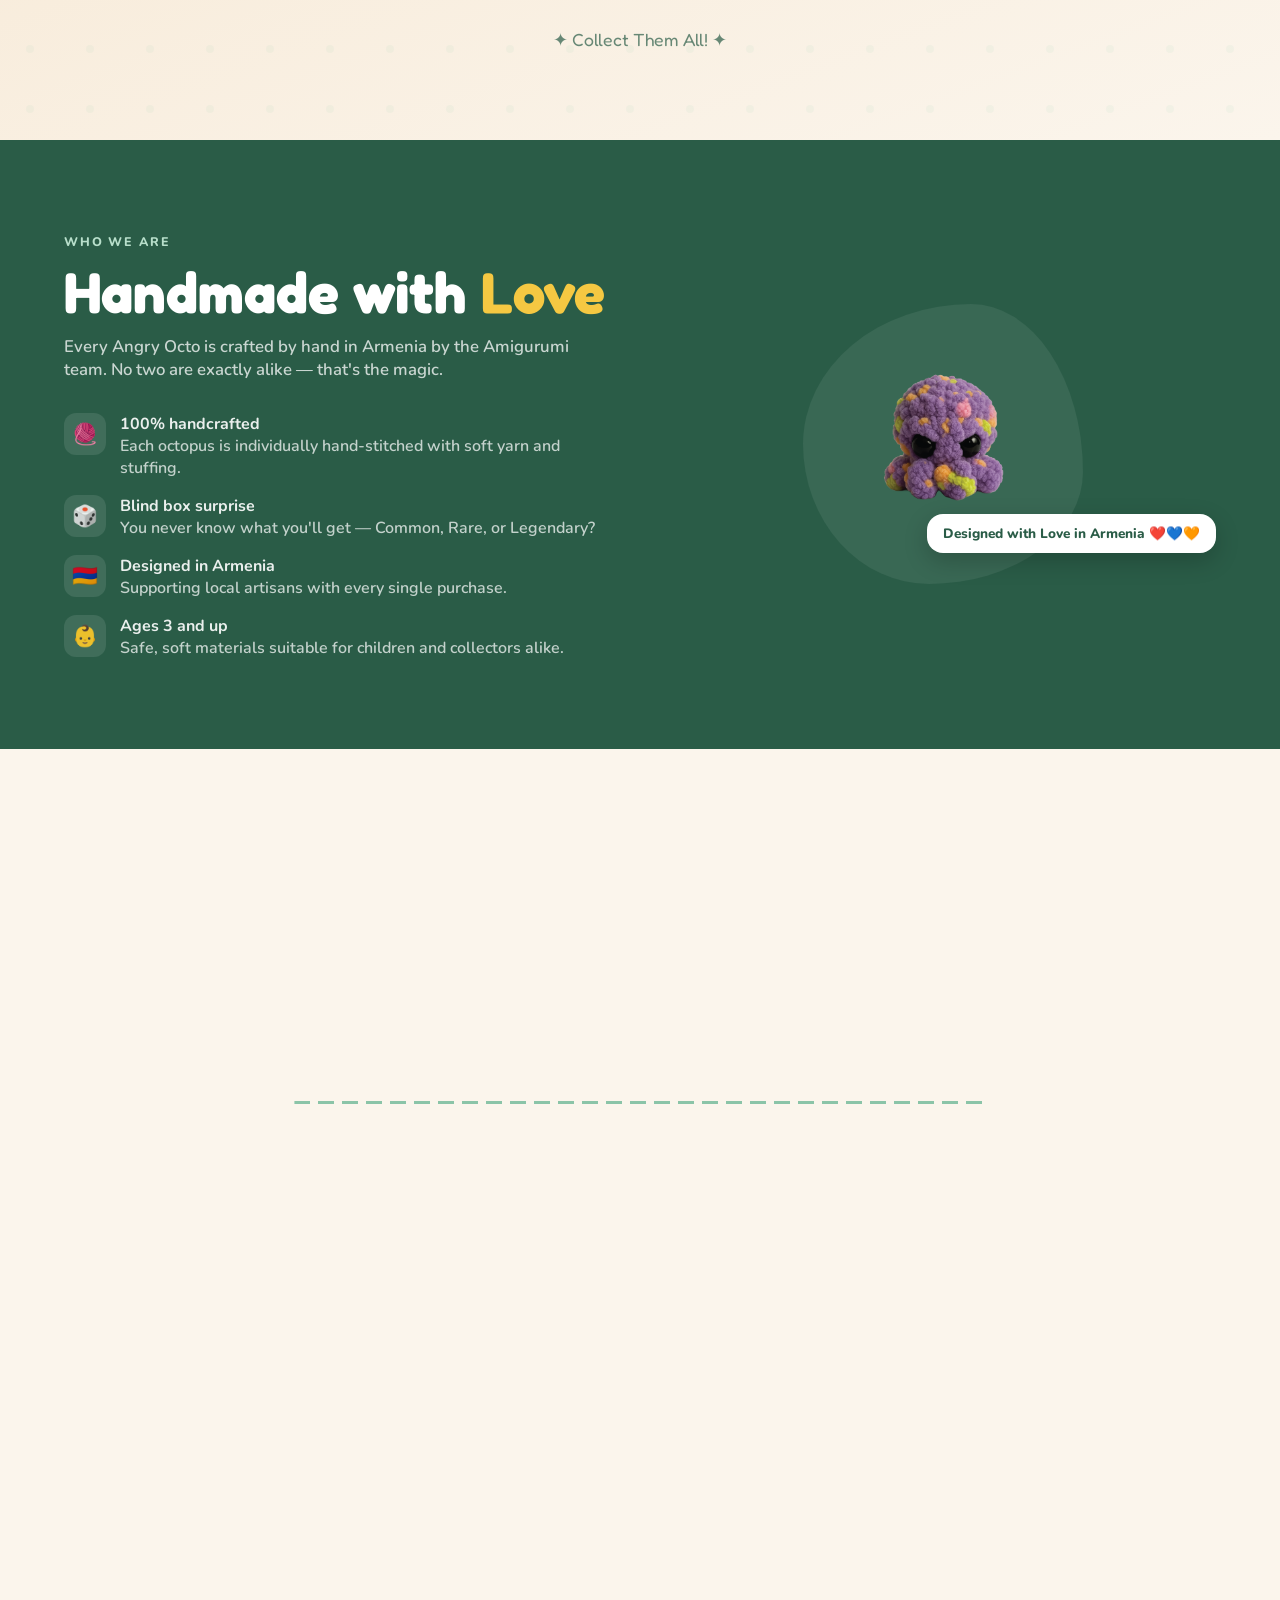
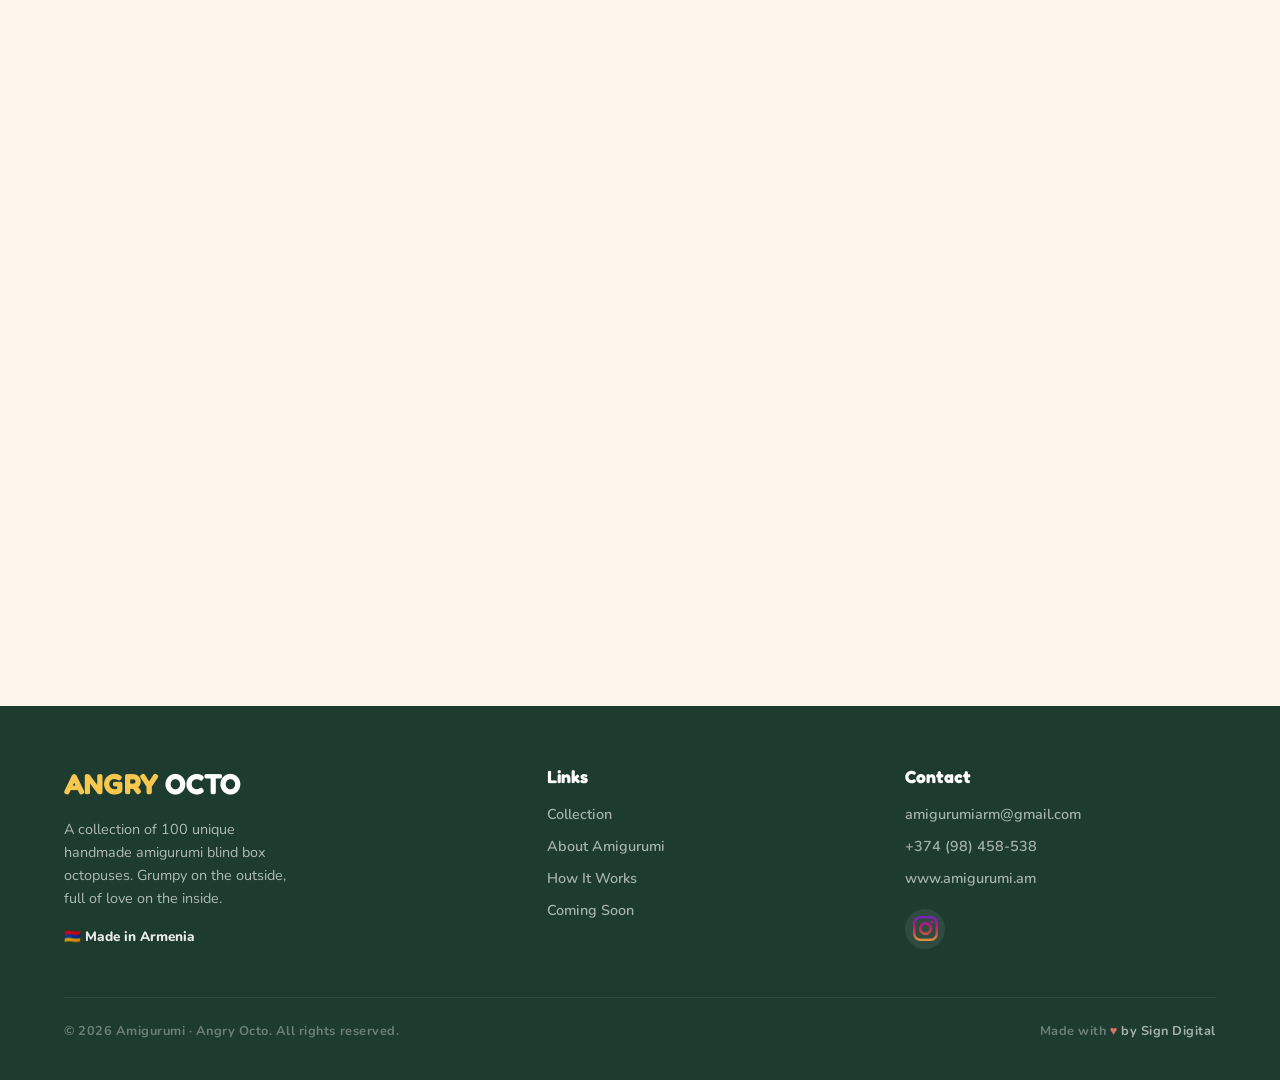
==== commit 1c876da3: "Rename" ====
--- a/index.html
+++ b/index.html
@@ -107,10 +107,10 @@
         <div class="rarity-count">31<sub>/100</sub></div>
         <div class="rarity-label">surprisingly moody</div>
         <div class="octo-dots">
-          <div class="octo-dot" style="background:#6090c8"><img src="/assets/octos/Angry_Octo_Rare_1.png" alt="octo" class="octo-img"></div>
-          <div class="octo-dot" style="background:#8070c0"><img src="/assets/octos/Angry_Octo_Rare_2.png" alt="octo" class="octo-img"></div>
-          <div class="octo-dot" style="background:#3a3a4a"><img src="/assets/octos/Angry_Octo_Rare_3.png" alt="octo" class="octo-img"></div>
-          <div class="octo-dot" style="background:#508060"><img src="/assets/octos/Angry_Octo_Rare_4.png" alt="octo" class="octo-img"></div>
+          <div class="octo-dot" style="background:#6090c8"><img src="/assets/octos/Angry_Octo_rare_1.png" alt="octo" class="octo-img"></div>
+          <div class="octo-dot" style="background:#8070c0"><img src="/assets/octos/Angry_Octo_rare_2.png" alt="octo" class="octo-img"></div>
+          <div class="octo-dot" style="background:#3a3a4a"><img src="/assets/octos/Angry_Octo_rare_3.png" alt="octo" class="octo-img"></div>
+          <div class="octo-dot" style="background:#508060"><img src="/assets/octos/Angry_Octo_rare_4.png" alt="octo" class="octo-img"></div>
         </div>
         <p class="rarity-desc">Deep oceanic hues — blues, purples &amp; earthy darks. A rare find in the deep sea of grumpiness.</p>
       </div>
@@ -121,9 +121,9 @@
         <div class="rarity-count">11<sub>/100</sub></div>
         <div class="rarity-label">ultra rare &amp; legendary</div>
         <div class="octo-dots">
-          <div class="octo-dot" style="background:#e8883a"><img src="/assets/octos/Angry_Octo_Legendary_1.png" alt="octo" class="octo-img"></div>
-          <div class="octo-dot" style="background:#d0a870"><img src="/assets/octos/Angry_Octo_Legendary_2.png" alt="octo" class="octo-img"></div>
-          <div class="octo-dot" style="background:#c09858"><img src="/assets/octos/Angry_Octo_Legendary_3.png" alt="octo" class="octo-img"></div>
+          <div class="octo-dot" style="background:#e8883a"><img src="/assets/octos/Angry_Octo_legendary_1.png" alt="octo" class="octo-img"></div>
+          <div class="octo-dot" style="background:#d0a870"><img src="/assets/octos/Angry_Octo_legendary_2.png" alt="octo" class="octo-img"></div>
+          <div class="octo-dot" style="background:#c09858"><img src="/assets/octos/Angry_Octo_legendary_3.png" alt="octo" class="octo-img"></div>
         </div>
         <p class="rarity-desc">Warm golds, deep spice &amp; mystery shades. Finding one means you've won the ocean.</p>
       </div>
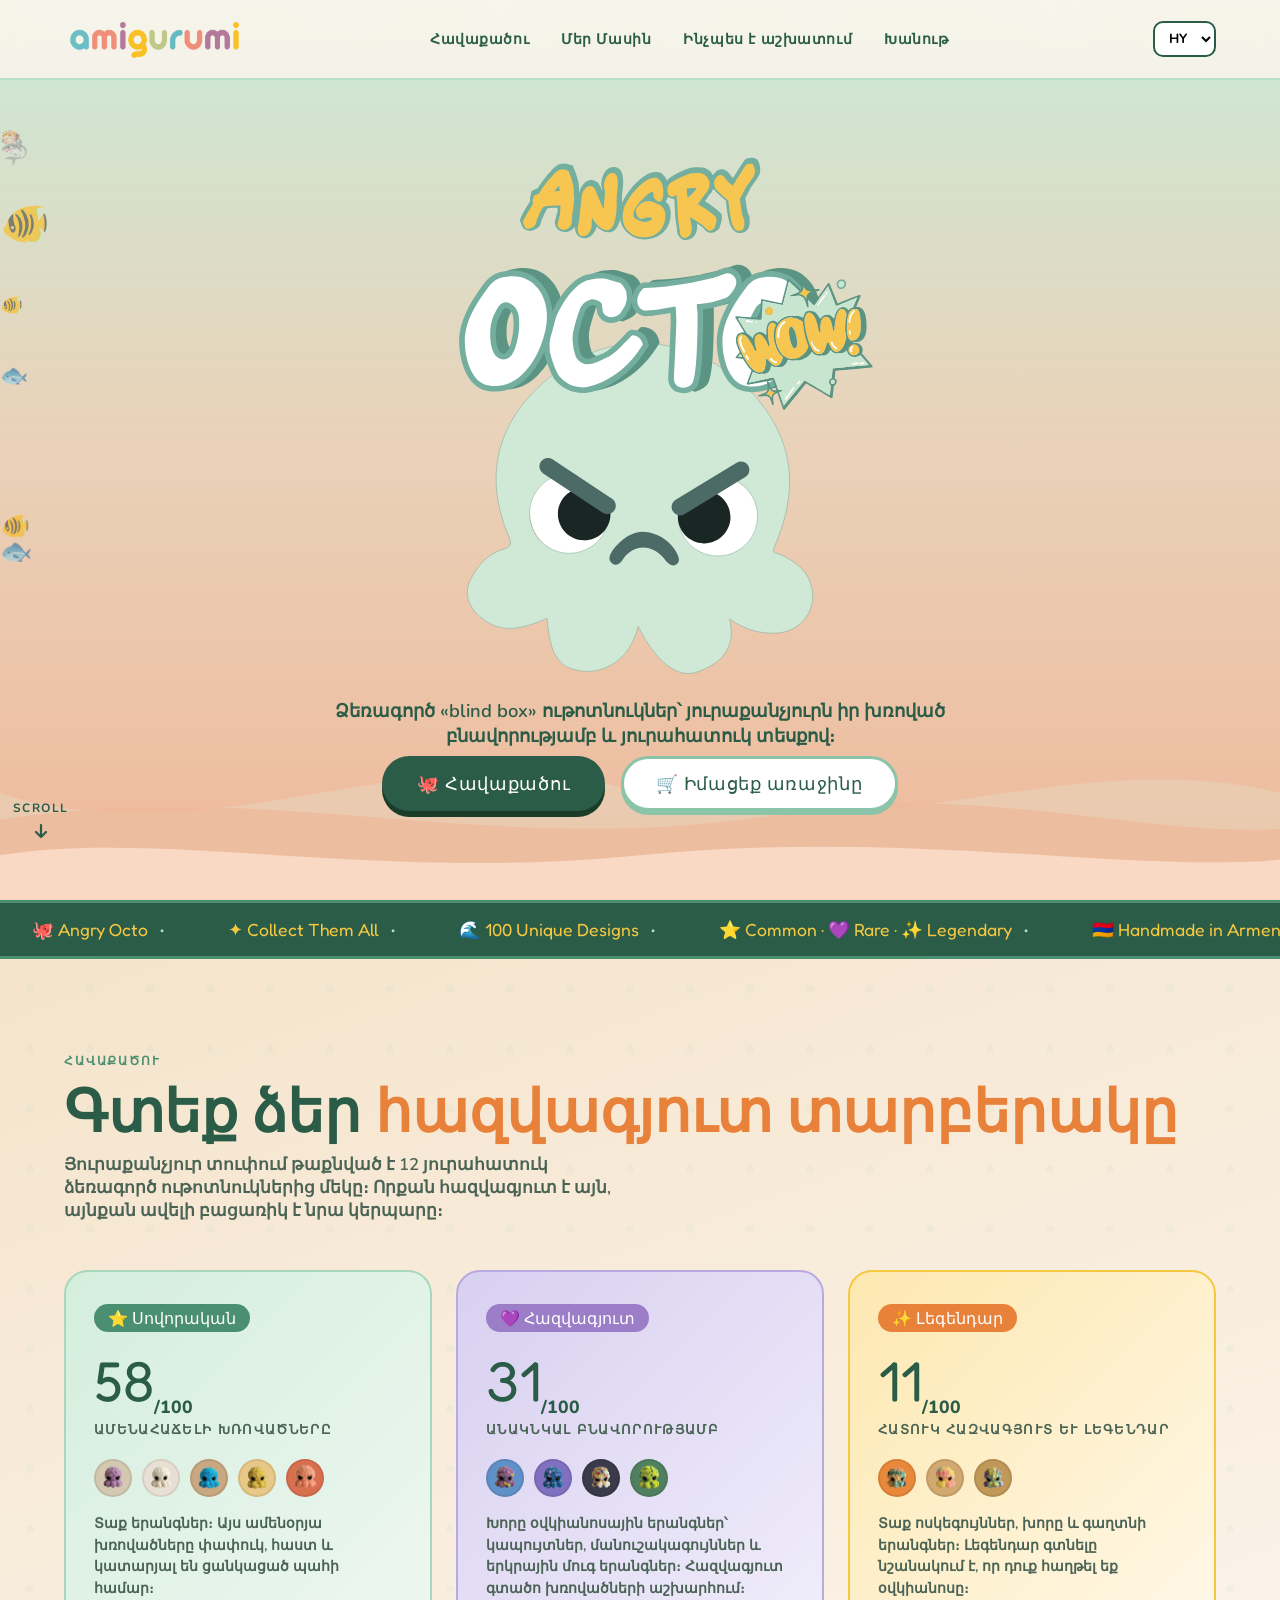
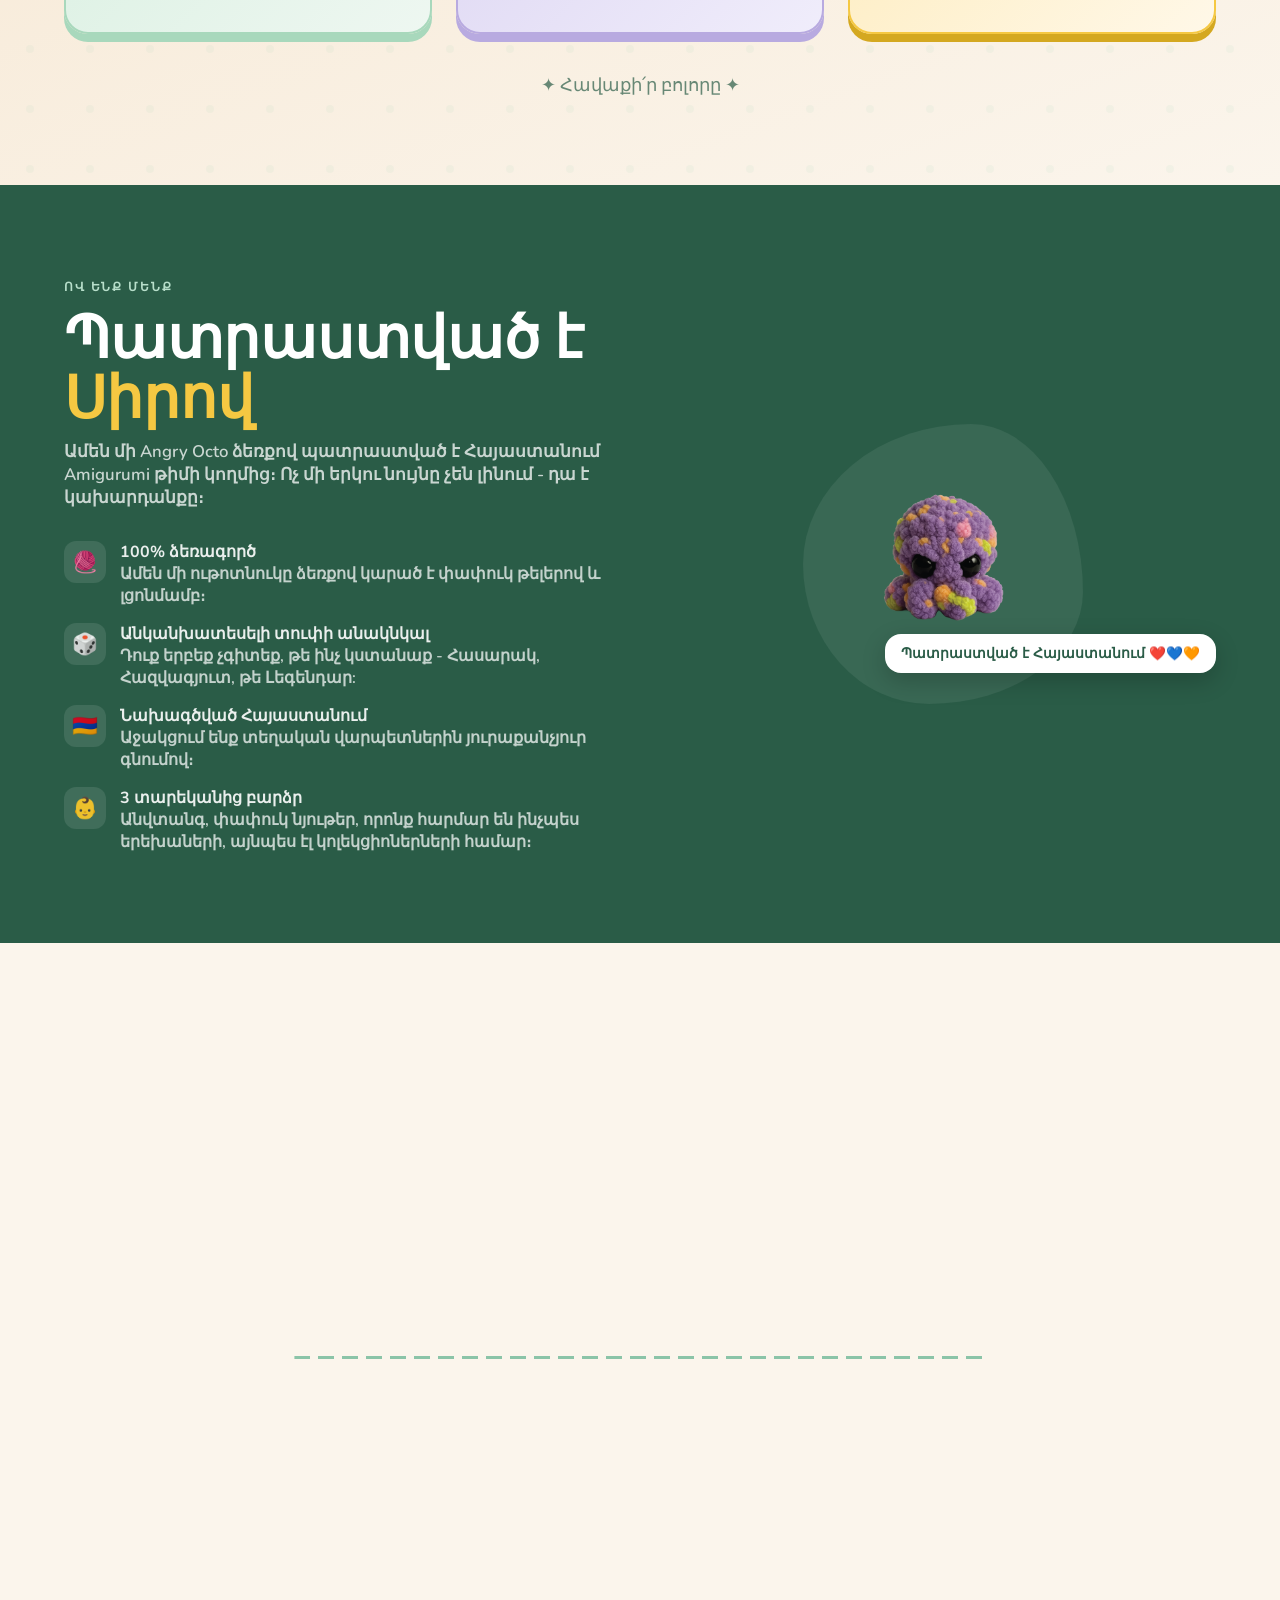
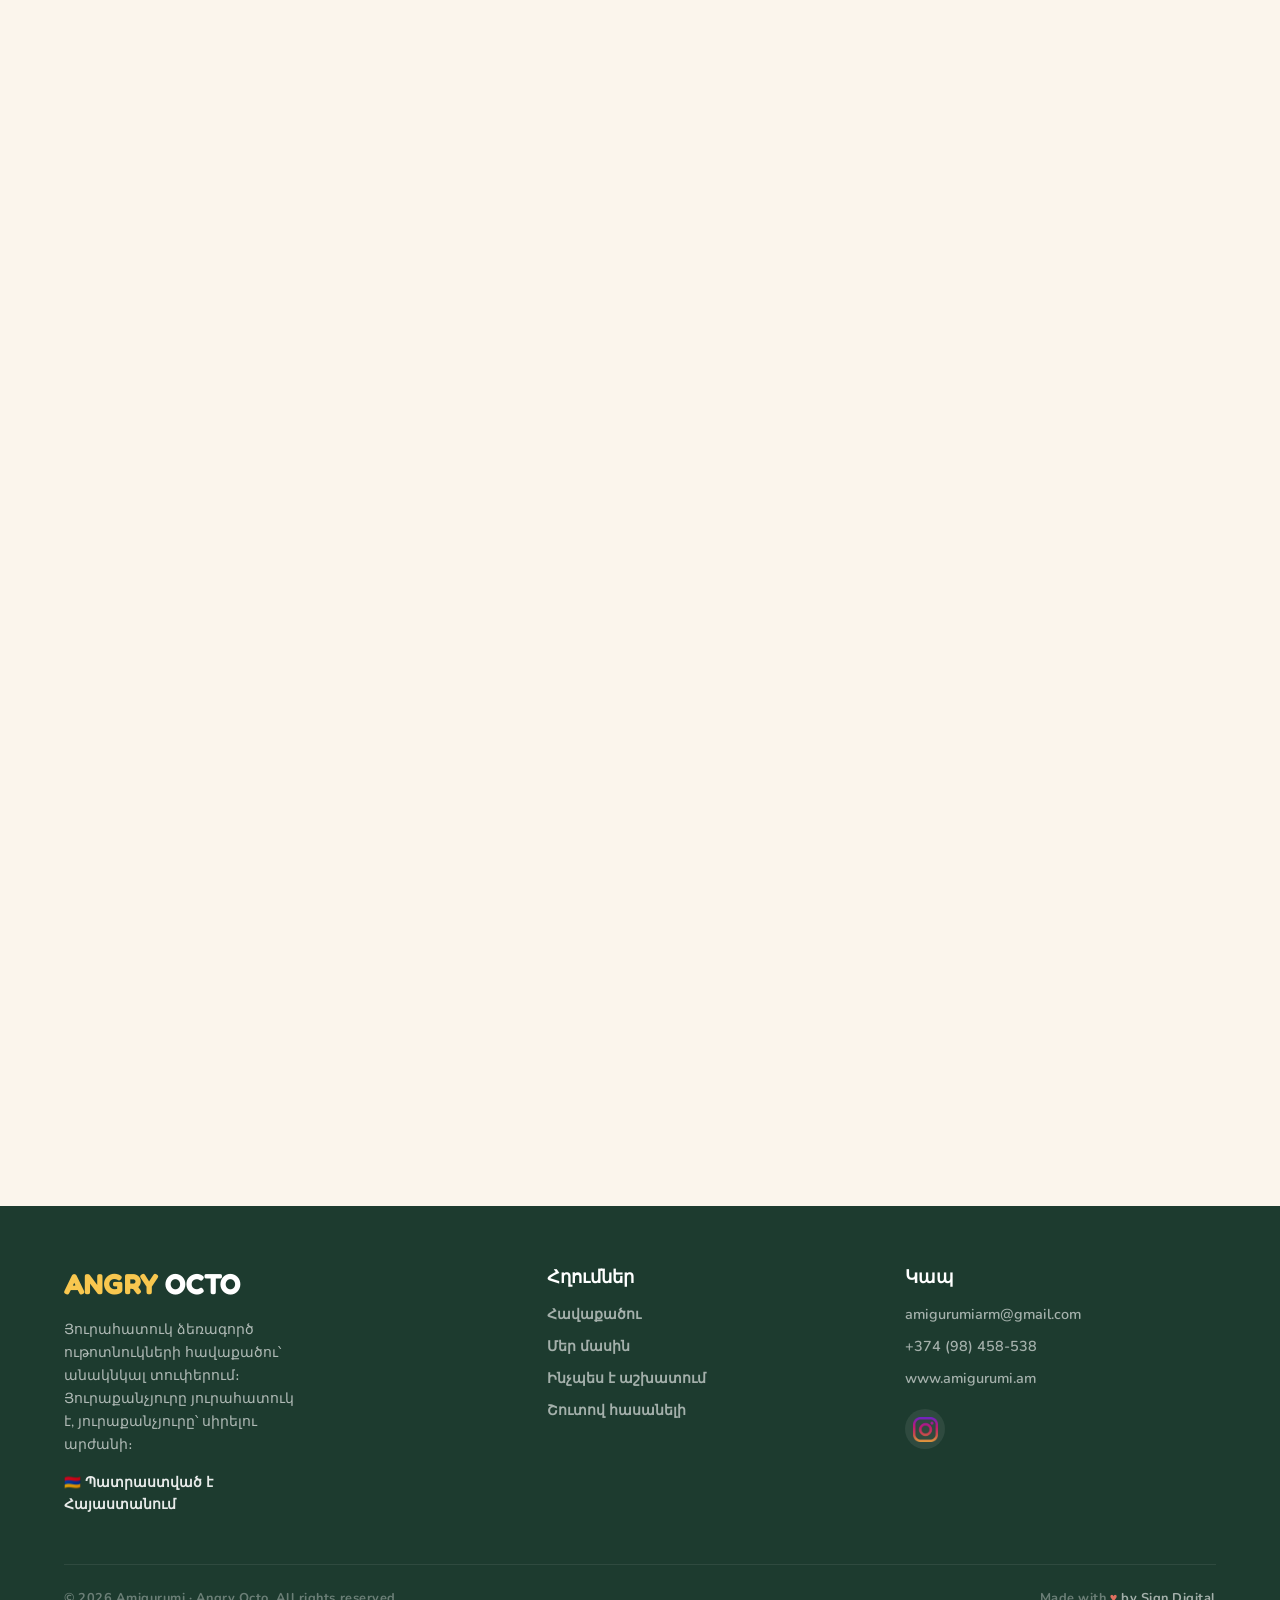
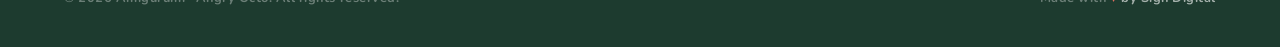
==== commit 1fa27e94: "Minor" ====
--- a/index.html
+++ b/index.html
@@ -19,11 +19,18 @@
   <nav>
     <img src="/assets/logo.png" alt="Amigurumi Logo" class="nav-logo">
     <ul class="nav-links">
-      <li><a href="#rarity">Collection</a></li>
-      <li><a href="#about">About</a></li>
-      <li><a href="#how">How It Works</a></li>
-      <li><a href="#shop">Shop</a></li>
+      <li><a href="#rarity">Հավաքածու</a></li>
+      <li><a href="#about">Մեր Մասին</a></li>
+      <li><a href="#how">Ինչպես է աշխատում</a></li>
+      <li><a href="#shop">Խանութ</a></li>
     </ul>
+    <div class="lang-switcher">
+      <select id="languageSwitcher">
+        <option value="hy">HY</option>
+        <option value="en">EN</option>
+        <option value="ru">RU</option>
+      </select>
+    </div>
   </nav>
 
   <!-- HERO -->
@@ -54,11 +61,11 @@
 
       <img src="/assets/Angry_Octo_Character.svg" alt="Angry Octo Collection" class="octo-hero">
 
-      <p class="hero-desc">Handcrafted blind box octopuses - each grumpy, each unique. Collect common, rare &amp; legendary variants.</p>
+      <p class="hero-desc" style="margin: 0px 0 8px">Ձեռագործ «blind box» ութոտնուկներ՝ յուրաքանչյուրն իր խռոված բնավորությամբ և յուրահատուկ տեսքով։</p>
 
       <div class="hero-cta">
-        <a href="#rarity" class="btn btn-primary">🐙 View Collection</a>
-        <a href="#shop" class="btn btn-secondary">🛒 Notify Me</a>
+        <a href="#rarity" class="btn btn-primary">🐙 Հավաքածու</a>
+        <a href="#shop" class="btn btn-secondary">🛒 Իմացեք առաջինը</a>
       </div>
     </div>
 
@@ -79,18 +86,18 @@
   <!-- RARITY SECTION -->
   <section id="rarity">
     <div class="reveal">
-      <span class="section-label">The Collection</span>
-      <h2 class="section-title">Find Your <span>Rarity</span></h2>
-      <p class="section-intro">Each box hides one of 12 unique handmade octopuses. The rarer they are, the grumpier the legend.</p>
+      <span class="section-label">Հավաքածու</span>
+      <h2 class="section-title">Գտեք ձեր <span>հազվագյուտ տարբերակը</span></h2>
+      <p class="section-intro">Յուրաքանչյուր տուփում թաքնված է 12 յուրահատուկ ձեռագործ ութոտնուկներից մեկը։ Որքան հազվագյուտ է այն, այնքան ավելի բացառիկ է նրա կերպարը։</p>
     </div>
 
     <div class="rarity-grid">
 
       <!-- COMMON -->
       <div class="rarity-card common reveal reveal-delay-1">
-        <div class="rarity-tier-badge">⭐ Common</div>
+        <div class="rarity-tier-badge">⭐ Սովորական</div>
         <div class="rarity-count">58<sub>/100</sub></div>
-        <div class="rarity-label">most adorable grumps</div>
+        <div class="rarity-label">ամենահաճելի խռովածները</div>
         <div class="octo-dots">
           <div class="octo-dot" style="background:#d4c9b0"><img src="/assets/octos/Angry_Octo_Common_1.png" alt="octo" class="octo-img"></div>
           <div class="octo-dot" style="background:#e8e0d4"><img src="/assets/octos/Angry_Octo_Common_2.png" alt="octo" class="octo-img"></div>
@@ -98,77 +105,77 @@
           <div class="octo-dot" style="background:#e8c888"><img src="/assets/octos/Angry_Octo_Common_4.png" alt="octo" class="octo-img"></div>
           <div class="octo-dot" style="background:#d87050"><img src="/assets/octos/Angry_Octo_Common_5.png" alt="octo" class="octo-img"></div>
         </div>
-        <p class="rarity-desc">Warm sandy tones. These everyday grumps are soft, chunky &amp; perfect for any desk or shelf.</p>
+        <p class="rarity-desc">Տաք երանգներ։ Այս ամենօրյա խռովածները փափուկ, հաստ և կատարյալ են ցանկացած պահի համար։</p>
       </div>
 
       <!-- RARE -->
       <div class="rarity-card rare reveal reveal-delay-2">
-        <div class="rarity-tier-badge">💜 Rare</div>
+        <div class="rarity-tier-badge">💜 Հազվագյուտ</div>
         <div class="rarity-count">31<sub>/100</sub></div>
-        <div class="rarity-label">surprisingly moody</div>
+        <div class="rarity-label">անակնկալ բնավորությամբ</div>
         <div class="octo-dots">
           <div class="octo-dot" style="background:#6090c8"><img src="/assets/octos/Angry_Octo_rare_1.png" alt="octo" class="octo-img"></div>
           <div class="octo-dot" style="background:#8070c0"><img src="/assets/octos/Angry_Octo_rare_2.png" alt="octo" class="octo-img"></div>
           <div class="octo-dot" style="background:#3a3a4a"><img src="/assets/octos/Angry_Octo_rare_3.png" alt="octo" class="octo-img"></div>
           <div class="octo-dot" style="background:#508060"><img src="/assets/octos/Angry_Octo_rare_4.png" alt="octo" class="octo-img"></div>
         </div>
-        <p class="rarity-desc">Deep oceanic hues — blues, purples &amp; earthy darks. A rare find in the deep sea of grumpiness.</p>
+        <p class="rarity-desc">Խորը օվկիանոսային երանգներ՝ կապույտներ, մանուշակագույններ և երկրային մուգ երանգներ։ Հազվագյուտ գտածո խռովածների աշխարհում։</p>
       </div>
 
       <!-- LEGENDARY -->
       <div class="rarity-card legendary reveal reveal-delay-3">
-        <div class="rarity-tier-badge">✨ Legendary</div>
+        <div class="rarity-tier-badge">✨ Լեգենդար</div>
         <div class="rarity-count">11<sub>/100</sub></div>
-        <div class="rarity-label">ultra rare &amp; legendary</div>
+        <div class="rarity-label">հատուկ հազվագյուտ և լեգենդար</div>
         <div class="octo-dots">
           <div class="octo-dot" style="background:#e8883a"><img src="/assets/octos/Angry_Octo_legendary_1.png" alt="octo" class="octo-img"></div>
           <div class="octo-dot" style="background:#d0a870"><img src="/assets/octos/Angry_Octo_legendary_2.png" alt="octo" class="octo-img"></div>
           <div class="octo-dot" style="background:#c09858"><img src="/assets/octos/Angry_Octo_legendary_3.png" alt="octo" class="octo-img"></div>
         </div>
-        <p class="rarity-desc">Warm golds, deep spice &amp; mystery shades. Finding one means you've won the ocean.</p>
+        <p class="rarity-desc">Տաք ոսկեգույններ, խորը և գաղտնի երանգներ։ Լեգենդար գտնելը նշանակում է, որ դուք հաղթել եք օվկիանոսը։</p>
       </div>
 
     </div>
 
     <p style="text-align:center; margin-top:40px; font-family:'Fredoka One',cursive; font-size:1.1rem; color:var(--teal-dark); opacity:.7;">
-      ✦ Collect Them All! ✦
+      ✦ Հավաքի՛ր բոլորը ✦
     </p>
   </section>
 
   <!-- ABOUT -->
   <section id="about">
     <div>
-      <span class="section-label">Who We Are</span>
-      <h2 class="section-title">Handmade with <span>Love</span></h2>
-      <p class="section-intro">Every Angry Octo is crafted by hand in Armenia by the Amigurumi team. No two are exactly alike — that's the magic.</p>
+      <span class="section-label">Ով ենք մենք</span>
+      <h2 class="section-title">Պատրաստված է <span>Սիրով</span></h2>
+      <p class="section-intro">Ամեն մի Angry Octo ձեռքով պատրաստված է Հայաստանում Amigurumi թիմի կողմից։ Ոչ մի երկու նույնը չեն լինում - դա է կախարդանքը։</p>
 
       <ul class="features-list">
         <li>
           <div class="feat-icon">🧶</div>
           <div>
-            <strong>100% handcrafted</strong><br>
-            <span style="font-weight:600;opacity:.8;">Each octopus is individually hand-stitched with soft yarn and stuffing.</span>
+            <strong>100% ձեռագործ</strong><br>
+            <span style="font-weight:600;opacity:.8;">Ամեն մի ութոտնուկը ձեռքով կարած է փափուկ թելերով և լցոնմամբ։</span>
           </div>
         </li>
         <li>
           <div class="feat-icon">🎲</div>
           <div>
-            <strong>Blind box surprise</strong><br>
-            <span style="font-weight:600;opacity:.8;">You never know what you'll get — Common, Rare, or Legendary?</span>
+            <strong>Անկանխատեսելի տուփի անակնկալ</strong><br>
+            <span style="font-weight:600;opacity:.8;">Դուք երբեք չգիտեք, թե ինչ կստանաք - Հասարակ, Հազվագյուտ, թե Լեգենդար:</span>
           </div>
         </li>
         <li>
           <div class="feat-icon">🇦🇲</div>
           <div>
-            <strong>Designed in Armenia</strong><br>
-            <span style="font-weight:600;opacity:.8;">Supporting local artisans with every single purchase.</span>
+            <strong>Նախագծված Հայաստանում</strong><br>
+            <span style="font-weight:600;opacity:.8;">Աջակցում ենք տեղական վարպետներին յուրաքանչյուր գնումով։</span>
           </div>
         </li>
         <li>
           <div class="feat-icon">👶</div>
           <div>
-            <strong>Ages 3 and up</strong><br>
-            <span style="font-weight:600;opacity:.8;">Safe, soft materials suitable for children and collectors alike.</span>
+            <strong>3 տարեկանից բարձր</strong><br>
+            <span style="font-weight:600;opacity:.8;">Անվտանգ, փափուկ նյութեր, որոնք հարմար են ինչպես երեխաների, այնպես էլ կոլեկցիոներների համար։</span>
           </div>
         </li>
       </ul>
@@ -177,16 +184,16 @@
     <div class="about-visual">
       <div class="about-blob"></div>
         <img src="/assets/octos/Angry_Octo_rare_1.png" alt="About Amigurumi Octo" class="about-octo">
-      <div class="armenia-badge">Designed with Love in Armenia ❤️💙🧡</div>
+      <div class="armenia-badge">Պատրաստված է Հայաստանում ❤️💙🧡</div>
     </div>
   </section>
 
   <!-- HOW IT WORKS -->
   <section id="how">
     <div class="reveal">
-      <span class="section-label">Getting Started</span>
-      <h2 class="section-title">How Does a <span>Blind Box</span> Work?</h2>
-      <p class="section-intro">The thrill is in the mystery. Here's what happens when you order an Angry Octo.</p>
+      <span class="section-label">Սկսենք</span>
+      <h2 class="section-title">Ինչպե՞ս է <span>անակնկալ տուփը</span> աշխատում?</h2>
+      <p class="section-intro">Հետաքրքրությունն անակնկալի մեջ է։ Ահա թե ինչ է սպասվում, երբ պատվիրում եք Angry Octo։</p>
     </div>
 
     <div class="steps-row">
@@ -195,32 +202,32 @@
           🛒
           <div class="step-num">1</div>
         </div>
-        <h4>Order Your Box</h4>
-        <p>Pick any quantity. Each box contains one surprise Angry Octo.</p>
+        <h4>Գնեք Ձեր Տուփը</h4>
+        <p>Ընտրեք ցանկացած քանակություն։ Ամեն մի տուփ պարունակում է մեկ անակնկալ Angry Octo։</p>
       </div>
       <div class="step reveal reveal-delay-2">
         <div class="step-circle">
           📦
           <div class="step-num">2</div>
         </div>
-        <h4>Unbox the Mystery</h4>
-        <p>Open to reveal your octopus — you won't know the rarity until you look inside!</p>
+        <h4>Բացեք անակնկալը</h4>
+        <p>Բացեք տուփը և ծանոթացեք ձեր ութոտնուկին․ մինչև բացելը չեք իմանա, թե որ հազվագյուտ տարբերակն է ներսում։</p>
       </div>
       <div class="step reveal reveal-delay-3">
         <div class="step-circle">
           ❤️
           <div class="step-num">3</div>
         </div>
-        <h4>Meet Your Octo</h4>
-        <p>Common, Rare, or Legendary? Each one is uniquely grumpy and loveable.</p>
+        <h4>Ծանոթացեք ձեր Octo-ի հետ</h4>
+        <p>Սովորակա՞ն, հազվագյու՞տ, թե՞ լեգենդար։ Յուրաքանչյուրն ունի իր յուրահատուկ բնավորությունն ու հմայքը։</p>
       </div>
       <div class="step reveal" style="transition-delay:.4s">
         <div class="step-circle">
           🌊
           <div class="step-num">4</div>
         </div>
-        <h4>Collect Them All</h4>
-        <p>With 12 unique designs, the hunt never gets old. Trade with friends!</p>
+        <h4>Հավաքեք բոլորը</h4>
+        <p>12 տարբեր դիզայններով հավաքածուն միշտ հետաքրքիր է մնում։ Փոխանակվեք ընկերների հետ և համալրեք ձեր հավաքածուն։</p>
       </div>
     </div>
   </section>
@@ -228,23 +235,23 @@
   <!-- COMING SOON SHOP -->
   <section id="shop">
     <div class="reveal">
-      <span class="section-label">Shop</span>
-      <h2 class="section-title">The Ocean <span>Awaits</span></h2>
-      <p class="section-intro">Our shop is being built under the sea. Be first to know when Angry Octo drops.</p>
+      <span class="section-label">Խանութ</span>
+      <h2 class="section-title">Օվկիանոսը <span>սպասում է</span></h2>
+      <p class="section-intro">Մեր խանութը դեռ կառուցվում է օվկիանոսի խորքերում։ Գրանցվեք առաջիններից լինելու համար, երբ Angry Octo-ն հասանելի դառնա։</p>
     </div>
 
     <div class="coming-soon-card reveal">
       <span class="cs-emoji"><img src="/assets/octos/Angry_Octo_legendary_2.png" alt="angry octo" class="cs-icon"></span>
-      <h3 class="cs-title">Coming <span>Soon</span></h3>
+      <h3 class="cs-title">Հասանելի է <span>շուտով</span></h3>
       <p class="cs-text">
-        We're stocking the shelves with grumpy little octopuses.<br>
-        Leave your email and we'll send you a splash when the shop goes live!
+        Մեր փոքրիկ ութոտնուկներն արդեն պատրաստվում են զբաղեցնել իրենց տեղերը։<br>
+        Թողեք ձեր էլ. հասցեն, և մենք ձեզ կտեղեկացնենք, թե որ խանութներում է արդեն հասանելի։
       </p>
       <div class="notify-form">
         <input type="email" class="notify-input" placeholder="your@email.com" id="emailInput"/>
-        <button class="btn-notify" onclick="handleNotify()">Notify Me 🌊</button>
-      </div>
-      <p class="notify-note" id="notifyMsg">No spam. Just the splash you've been waiting for.</p>
+        <button class="btn-notify" onclick="handleNotify()">Տեղեկացնել ինձ 🌊</button>
+      </div>
+      <p class="notify-note" id="notifyMsg">Ոչ մի սպամ. Պարզապես այն ալիքը, որին սպասում եք։</p>
     </div>
   </section>
 
@@ -253,20 +260,20 @@
     <div class="footer-inner">
       <div class="footer-brand">
         <span class="nav-logo">angry <span style="color:white">octo</span></span>
-        <p>A collection of 100 unique handmade amigurumi blind box octopuses. Grumpy on the outside, full of love on the inside.</p>
-        <p class="armenia">🇦🇲 Made in Armenia</p>
+        <p>Յուրահատուկ ձեռագործ ութոտնուկների հավաքածու՝ անակնկալ տուփերում։ Յուրաքանչյուրը յուրահատուկ է, յուրաքանչյուրը՝ սիրելու արժանի։</p>
+        <p class="armenia">🇦🇲 Պատրաստված է Հայաստանում</p>
       </div>
       <div>
-        <h5>Links</h5>
+        <h5>Հղումներ</h5>
         <ul>
-          <li><a href="#rarity">Collection</a></li>
-          <li><a href="#about">About Amigurumi</a></li>
-          <li><a href="#how">How It Works</a></li>
-          <li><a href="#shop">Coming Soon</a></li>
+          <li><a href="#rarity">Հավաքածու</a></li>
+          <li><a href="#about">Մեր մասին</a></li>
+          <li><a href="#how">Ինչպես է աշխատում</a></li>
+          <li><a href="#shop">Շուտով հասանելի</a></li>
         </ul>
       </div>
       <div>
-        <h5>Contact</h5>
+        <h5>Կապ</h5>
         <ul>
           <li><a href="mailto:amigurumiarm@gmail.com">amigurumiarm@gmail.com</a></li>
           <li><a href="tel:+37498458538">+374 (98) 458-538</a></li>
--- a/styles.css
+++ b/styles.css
@@ -66,9 +66,20 @@
     font-weight: 700; font-size: .9rem; color: var(--teal-dark);
     text-decoration: none; letter-spacing: .04em;
     transition: color .2s;
-    cursor: none;
   }
   .nav-links a:hover { color: var(--orange); }
+  .lang-switcher {
+    margin-left: 20px;
+  }
+  .lang-switcher select {
+    background: white;
+    border: 2px solid #2A5C47;
+    border-radius: 10px;
+    padding: 6px 10px;
+    font-family: 'Nunito', sans-serif;
+    font-weight: 700;
+    cursor: pointer;
+  }
 
   /* ── HERO ── */
   #hero {
@@ -189,7 +200,7 @@
     padding: 14px 32px; border-radius: 999px;
     font-family: 'Fredoka One', cursive; font-size: 1.1rem;
     letter-spacing: .04em; text-decoration: none;
-    border: 3px solid transparent; cursor: none;
+    border: 3px solid transparent;
     transition: transform .2s, box-shadow .2s;
   }
   .btn:hover { transform: translateY(-3px) scale(1.04); }
@@ -264,7 +275,6 @@
     border-radius: 24px; padding: 32px 28px;
     position: relative; overflow: hidden;
     transition: transform .3s cubic-bezier(.34,1.56,.64,1), box-shadow .3s;
-    cursor: none;
   }
   .rarity-card:hover { transform: translateY(-8px) rotate(.5deg); }
 
@@ -341,6 +351,7 @@
   }
   @media (max-width: 768px) {
     #about { grid-template-columns: 1fr; }
+    nav { display: flex; flex-direction: column; gap: 12px; }
   }
   #about .section-label { color: var(--mint-light); }
   #about .section-title { color: var(--white); }
@@ -405,7 +416,7 @@
   @media (max-width: 768px) { .steps-row::before { display: none; } }
 
   .step {
-    width: 180px; display: flex; flex-direction: column; align-items: center;
+    width: 200px; display: flex; flex-direction: column; align-items: center;
     padding: 0 12px; gap: 14px;
   }
   .step-circle {
@@ -495,7 +506,7 @@
     padding: 14px 22px; border-radius: 999px;
     border: 2.5px solid var(--mint);
     font-family: 'Nunito', sans-serif; font-size: 1rem; font-weight: 600;
-    background: var(--sand); outline: none; cursor: none;
+    background: var(--sand); outline: none;
     transition: border-color .2s;
   }
   .notify-input:focus { border-color: var(--teal-dark); }
@@ -504,9 +515,10 @@
     padding: 14px 28px; border-radius: 999px;
     background: var(--orange); color: var(--white);
     font-family: 'Fredoka One', cursive; font-size: 1rem;
-    border: none; cursor: none;
+    border: none;
     box-shadow: 0 5px 0 #b85e20;
     transition: transform .2s, box-shadow .2s;
+    cursor: pointer;
   }
   .btn-notify:hover { transform: translateY(-3px); box-shadow: 0 8px 0 #b85e20; }
   .notify-note { font-size: .78rem; font-weight: 700; color: #9ab3a0; margin-top: 10px; letter-spacing: .04em; }
@@ -533,14 +545,14 @@
     color: var(--white); margin-bottom: 16px;
   }
   footer ul { list-style: none; display: flex; flex-direction: column; gap: 10px; }
-  footer ul a { color: rgba(255,255,255,.6); text-decoration: none; font-size: .9rem; font-weight: 600; transition: color .2s; cursor: none; }
+  footer ul a { color: rgba(255,255,255,.6); text-decoration: none; font-size: .9rem; font-weight: 600; transition: color .2s; }
   footer ul a:hover { color: var(--mint-light); }
 
   .social-row { display: flex; gap: 12px; margin-top: 8px; }
   .social-btn {
     width: 40px; height: 40px; border-radius: 50%;
     background: rgba(255,255,255,.08); display: flex; align-items: center; justify-content: center;
-    font-size: 1.1rem; text-decoration: none; cursor: none;
+    font-size: 1.1rem; text-decoration: none;
     transition: background .2s, transform .2s;
   }
   .social-btn:hover { background: var(--mint-deep); transform: scale(1.15); }
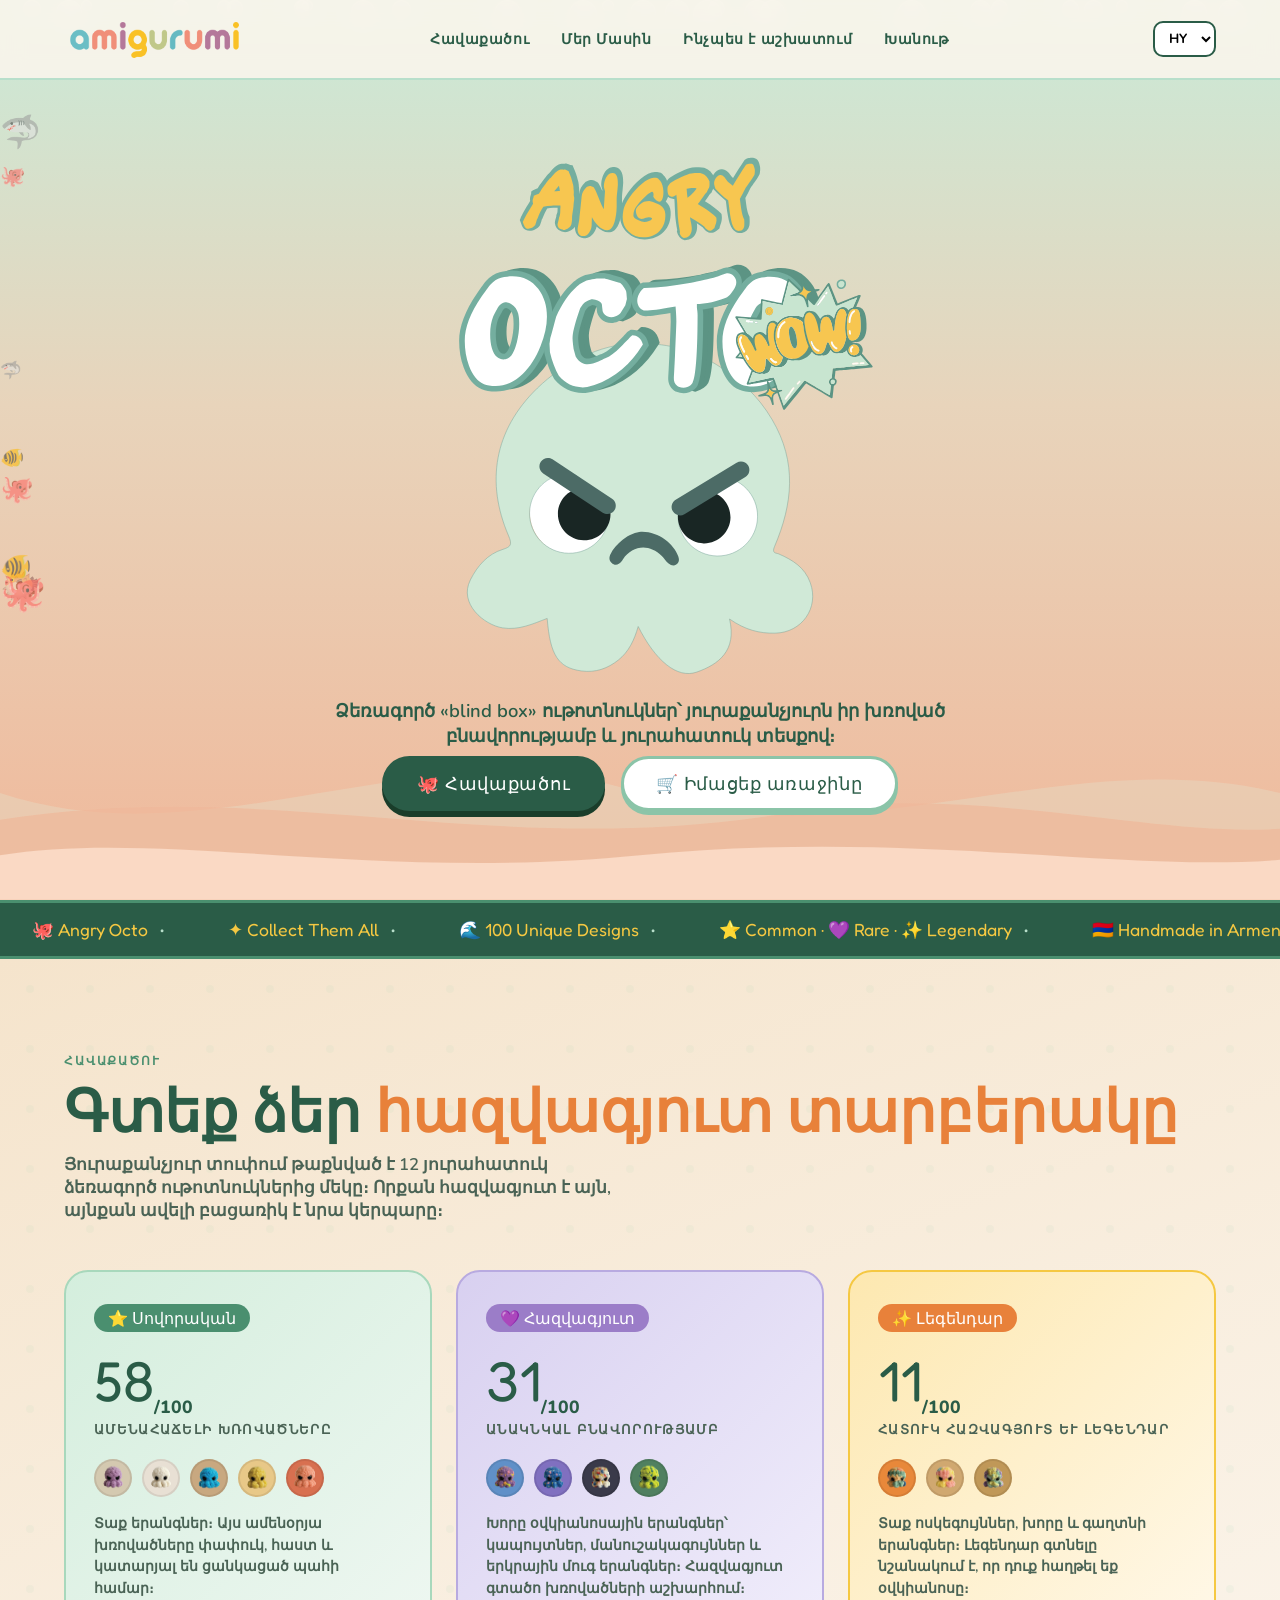
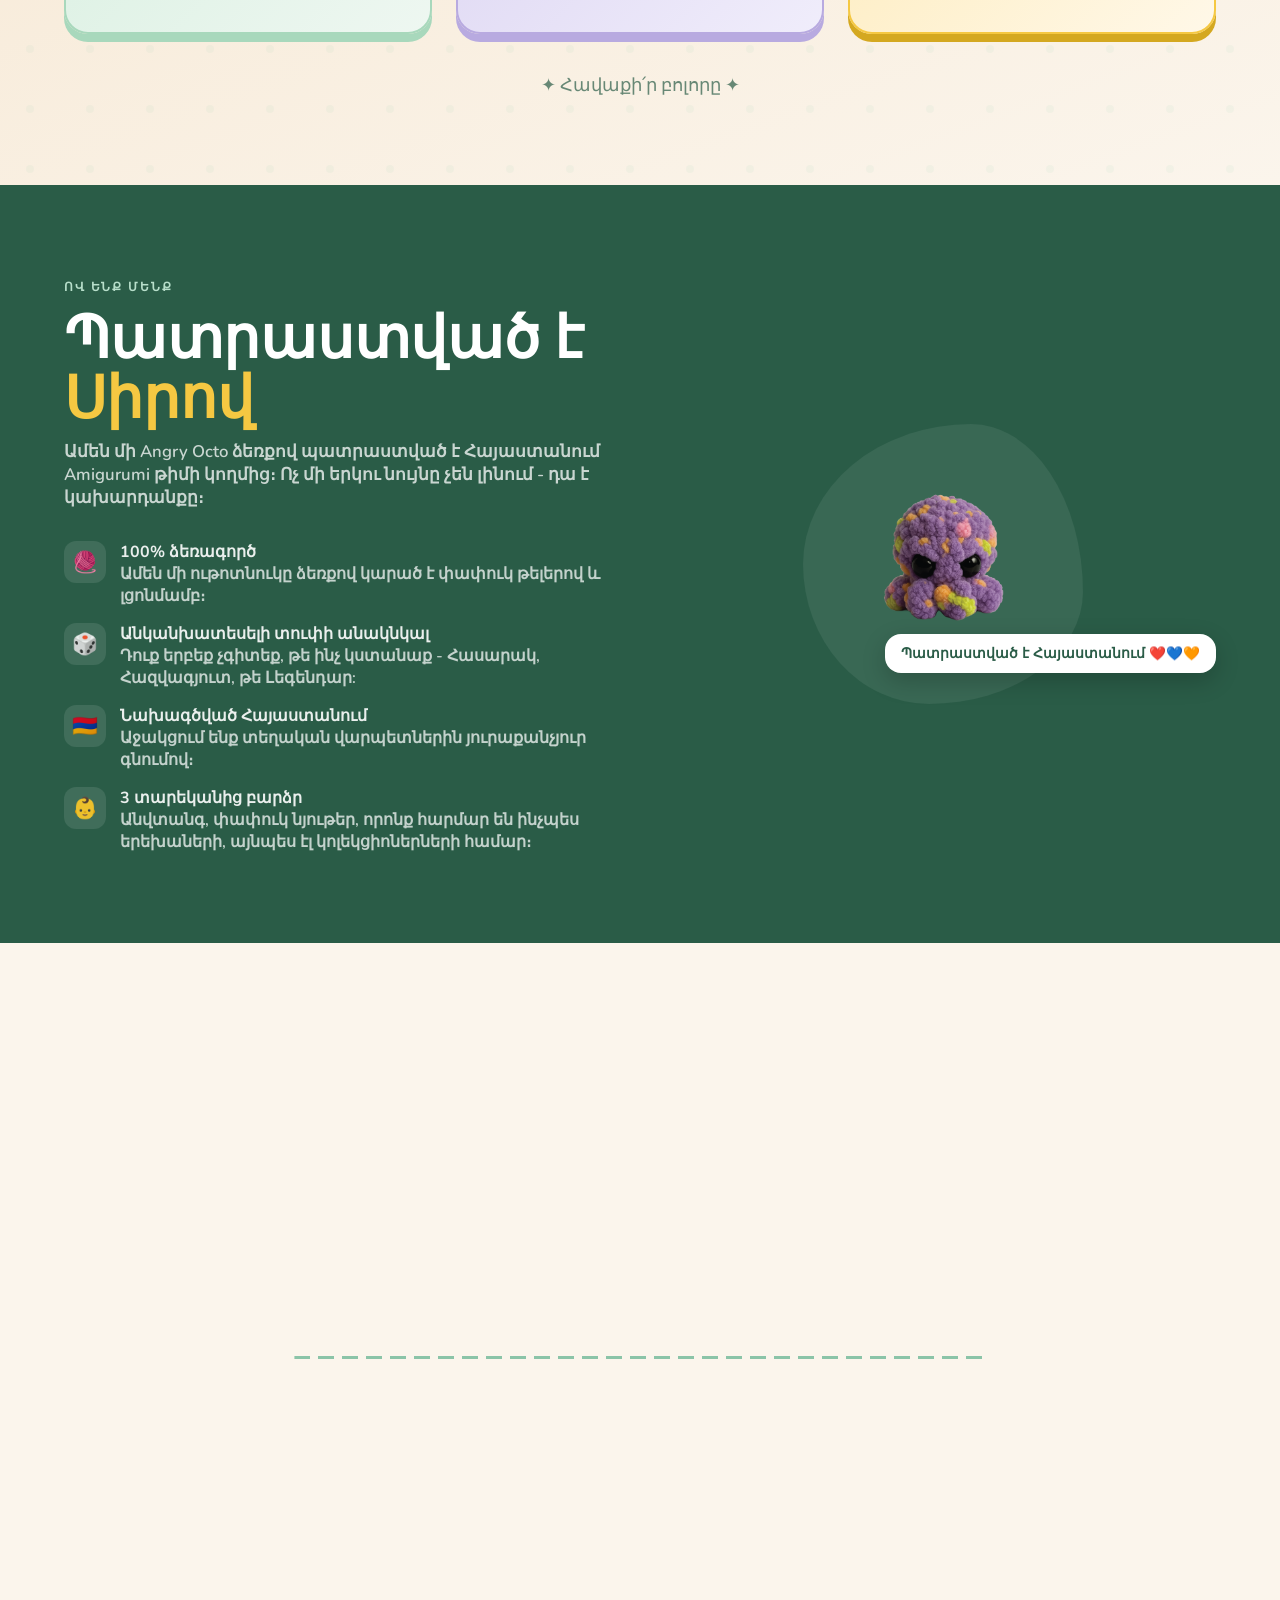
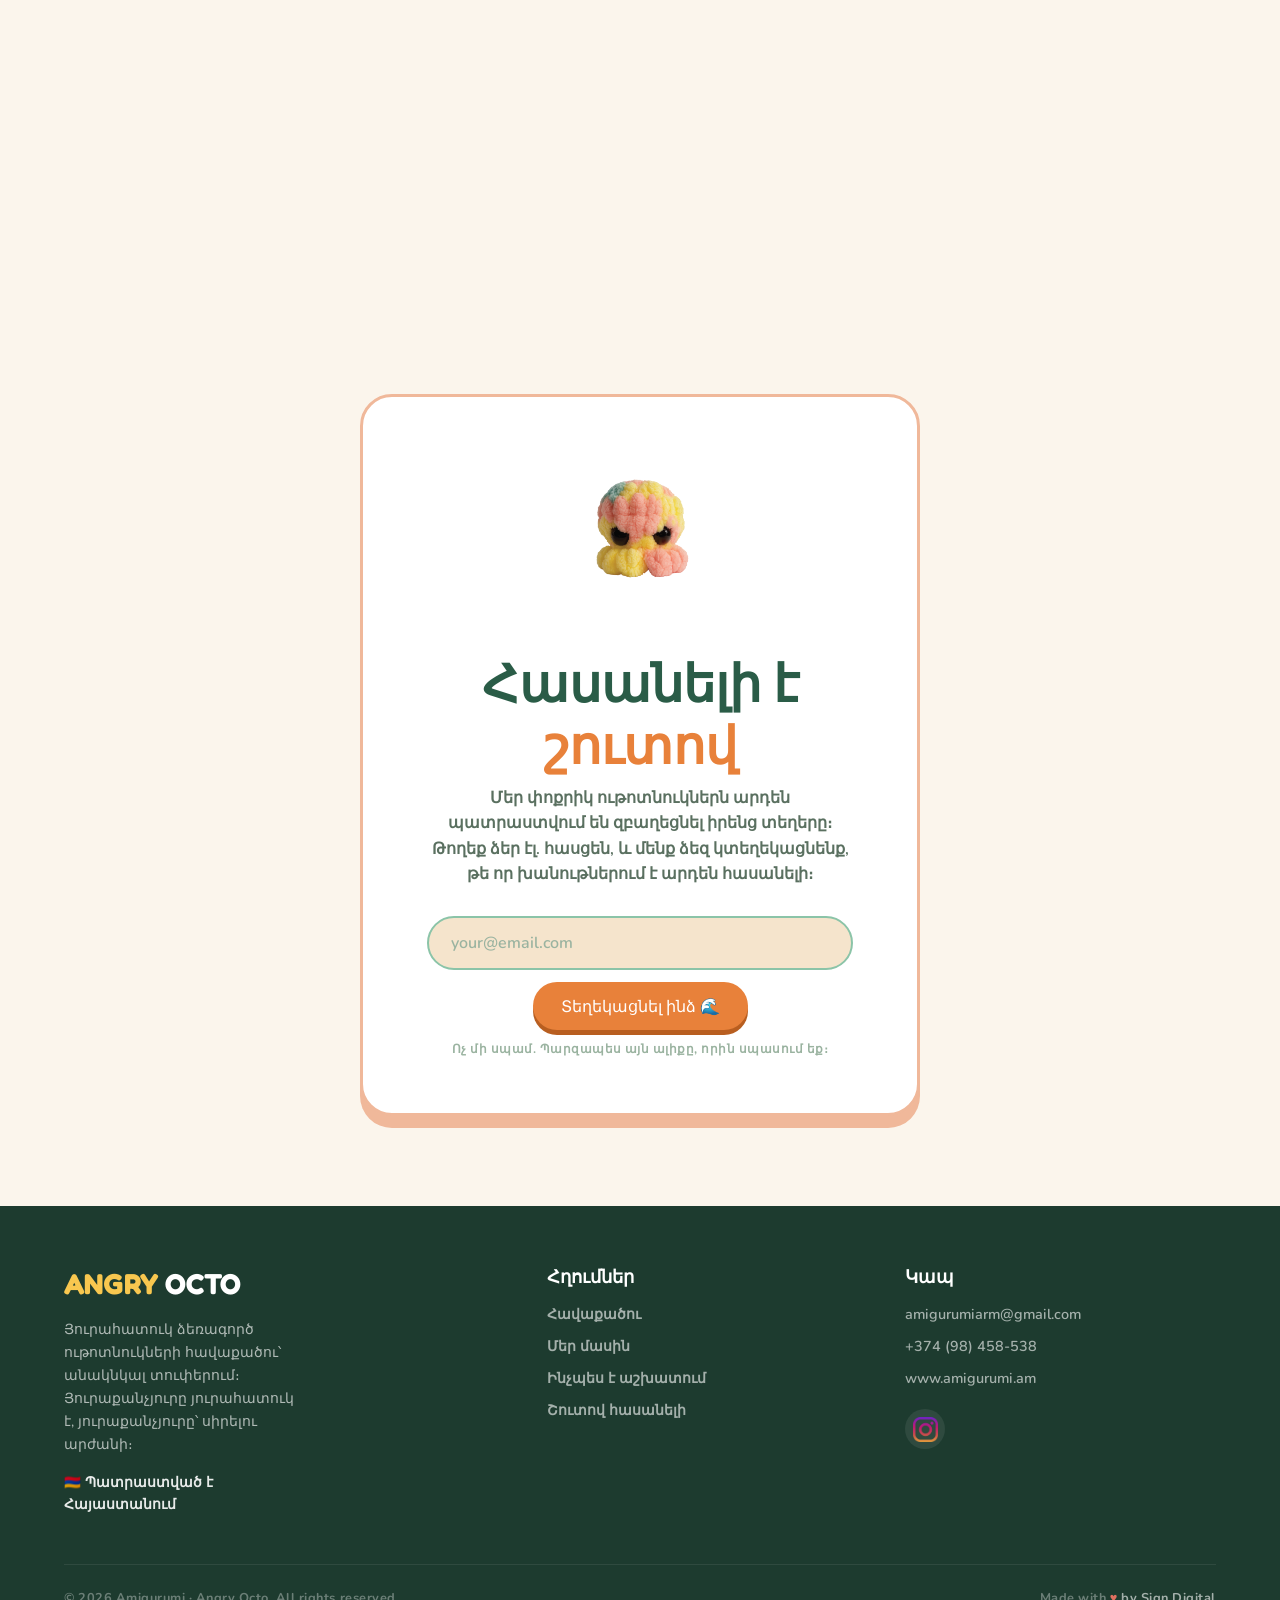
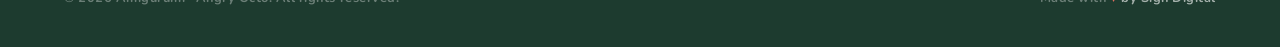
==== commit 914c19fa: "Hide scroll hint" ====
--- a/index.html
+++ b/index.html
@@ -69,12 +69,12 @@
       </div>
     </div>
 
-    <div class="scroll-hint">
+    <!-- <div class="scroll-hint">
       <span>Scroll</span>
       <svg class="scroll-arrow" width="18" height="18" viewBox="0 0 18 18" fill="none">
         <path d="M9 3v12M4 10l5 5 5-5" stroke="#2A5C47" stroke-width="2.2" stroke-linecap="round" stroke-linejoin="round"/>
       </svg>
-    </div>
+    </div> -->
 
   </section>
 
